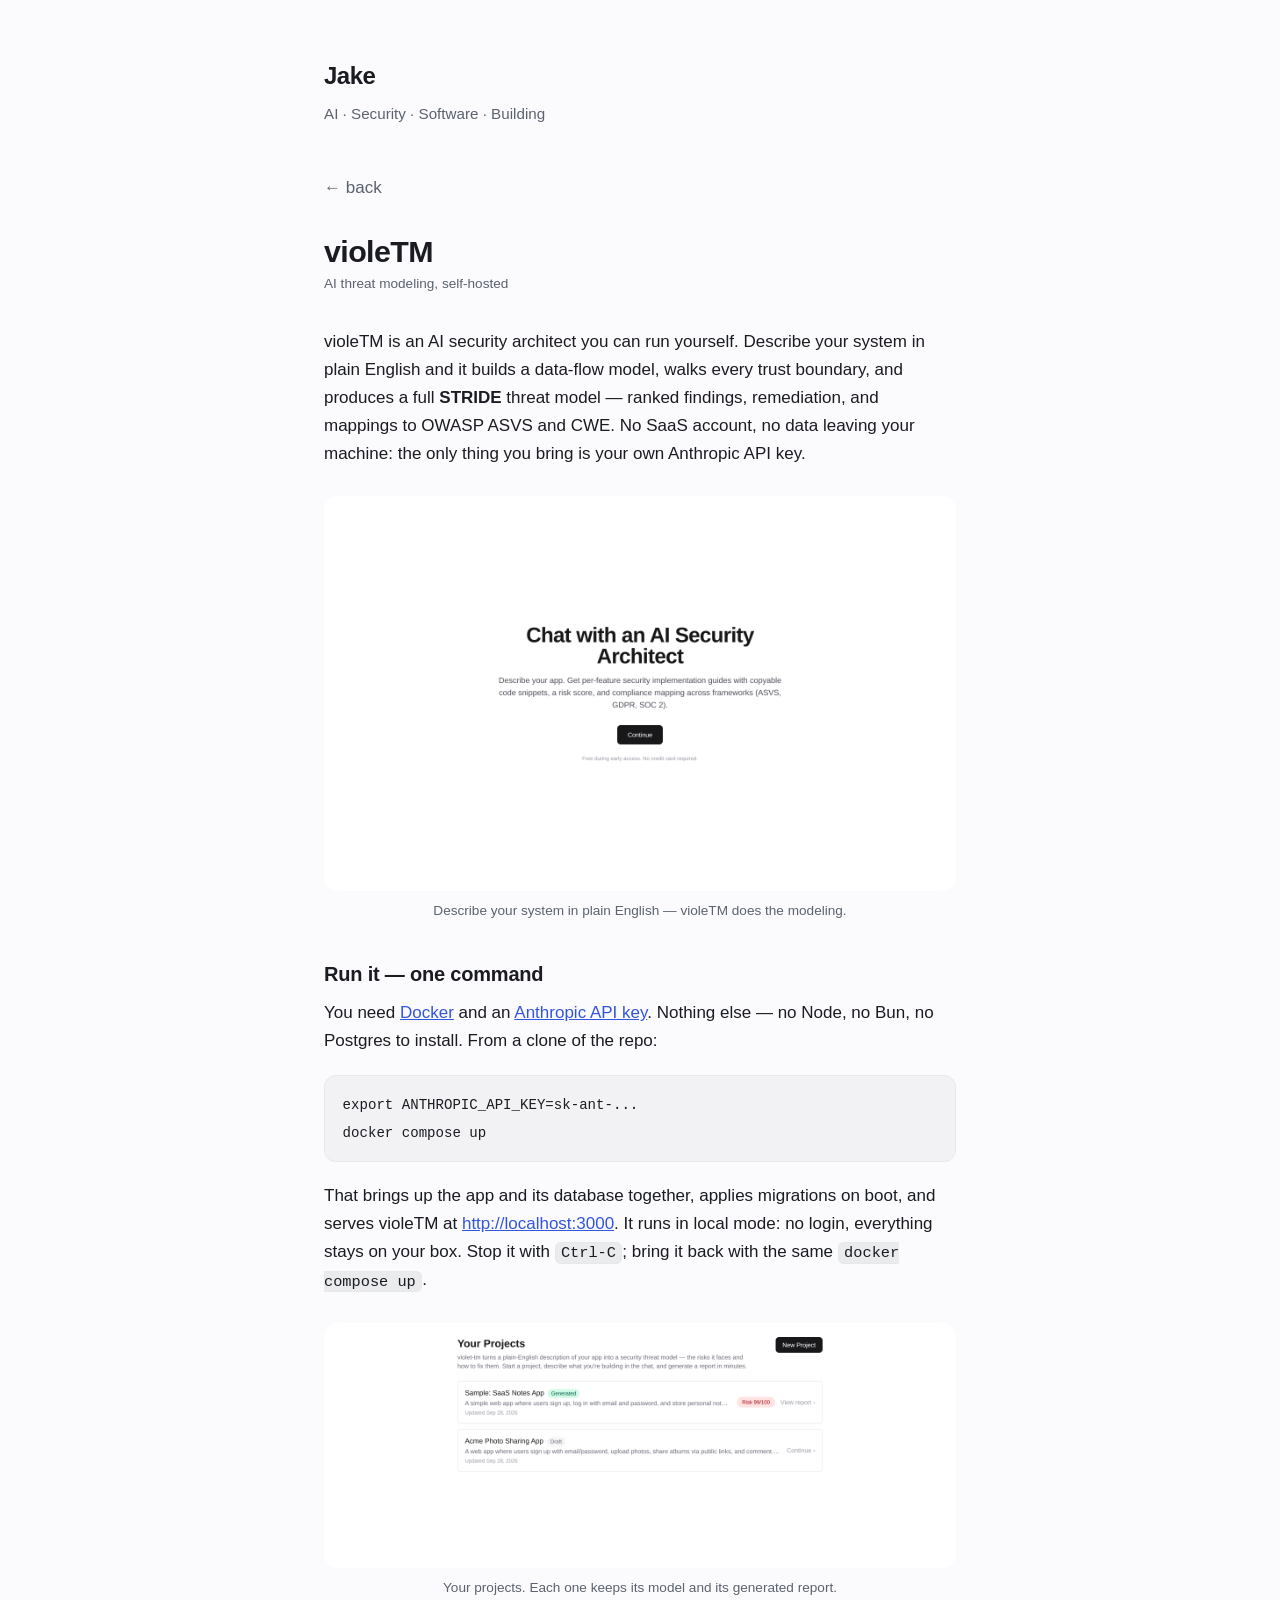
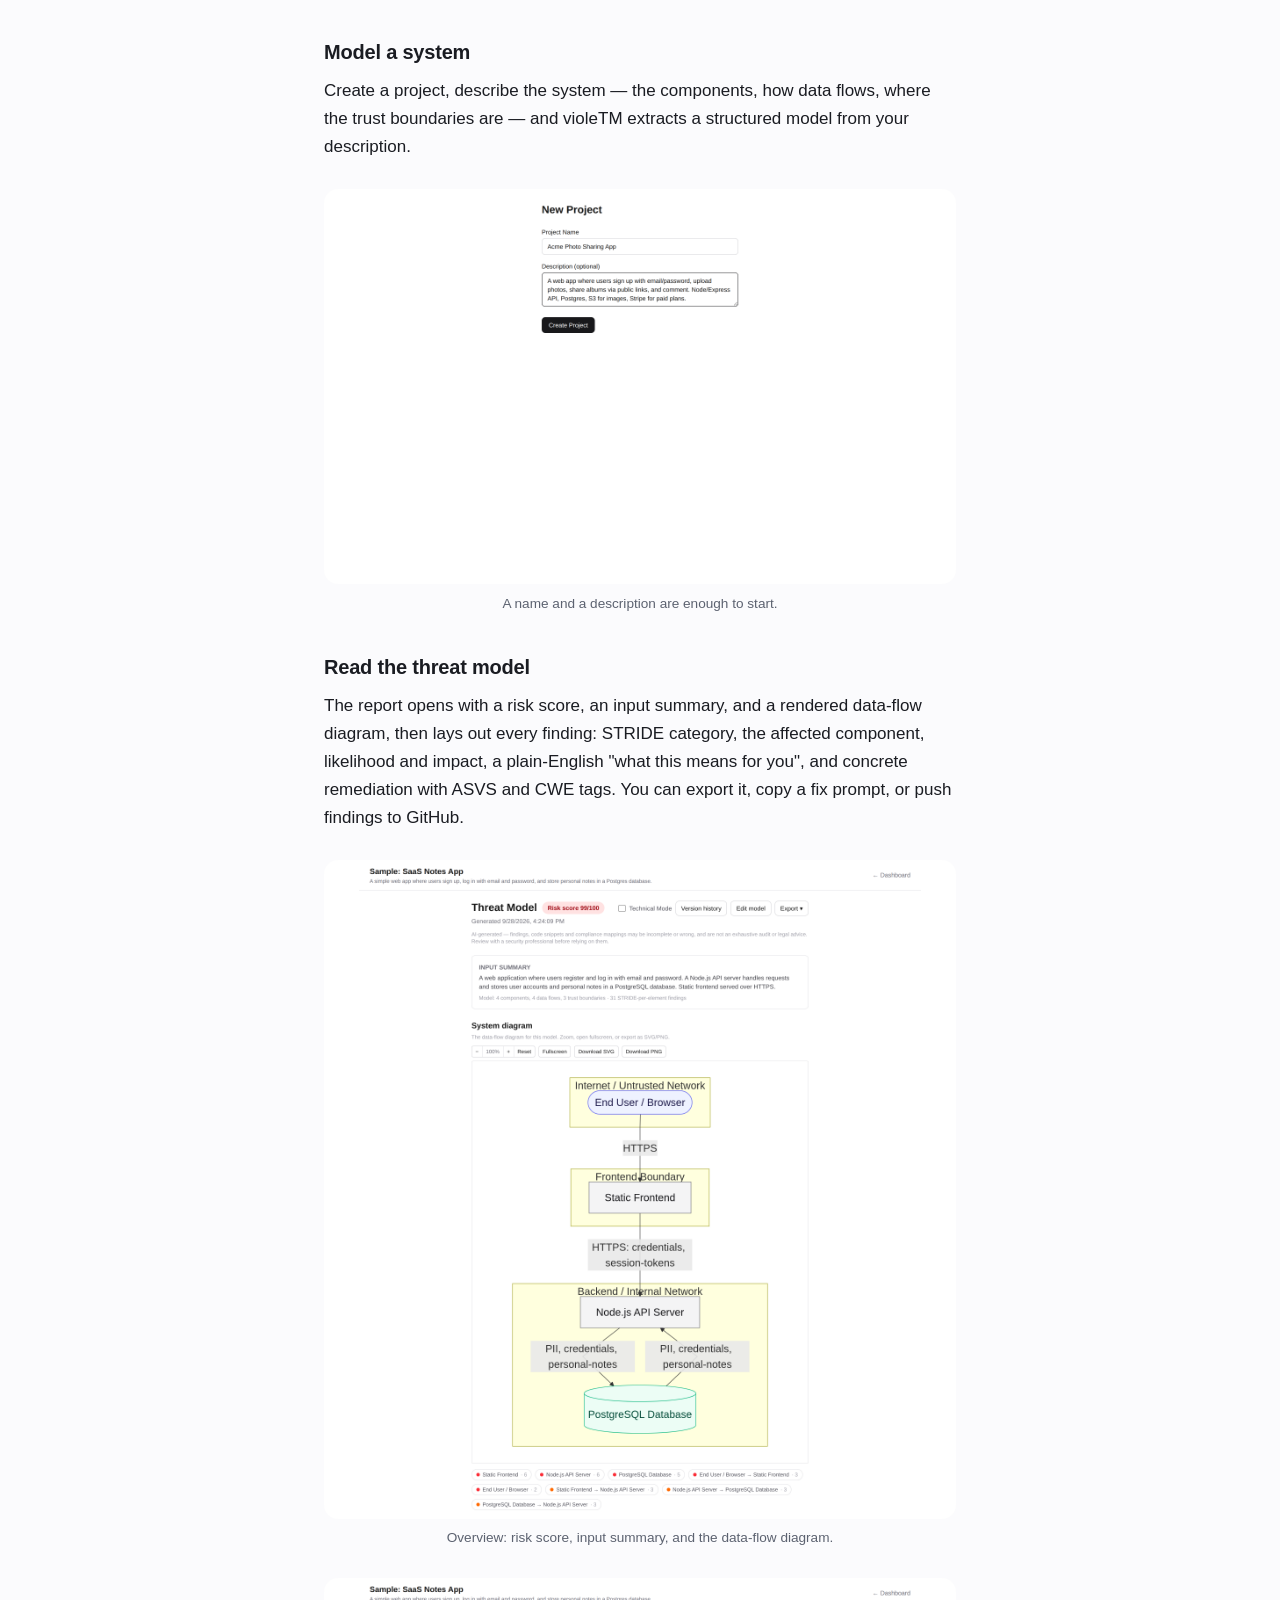
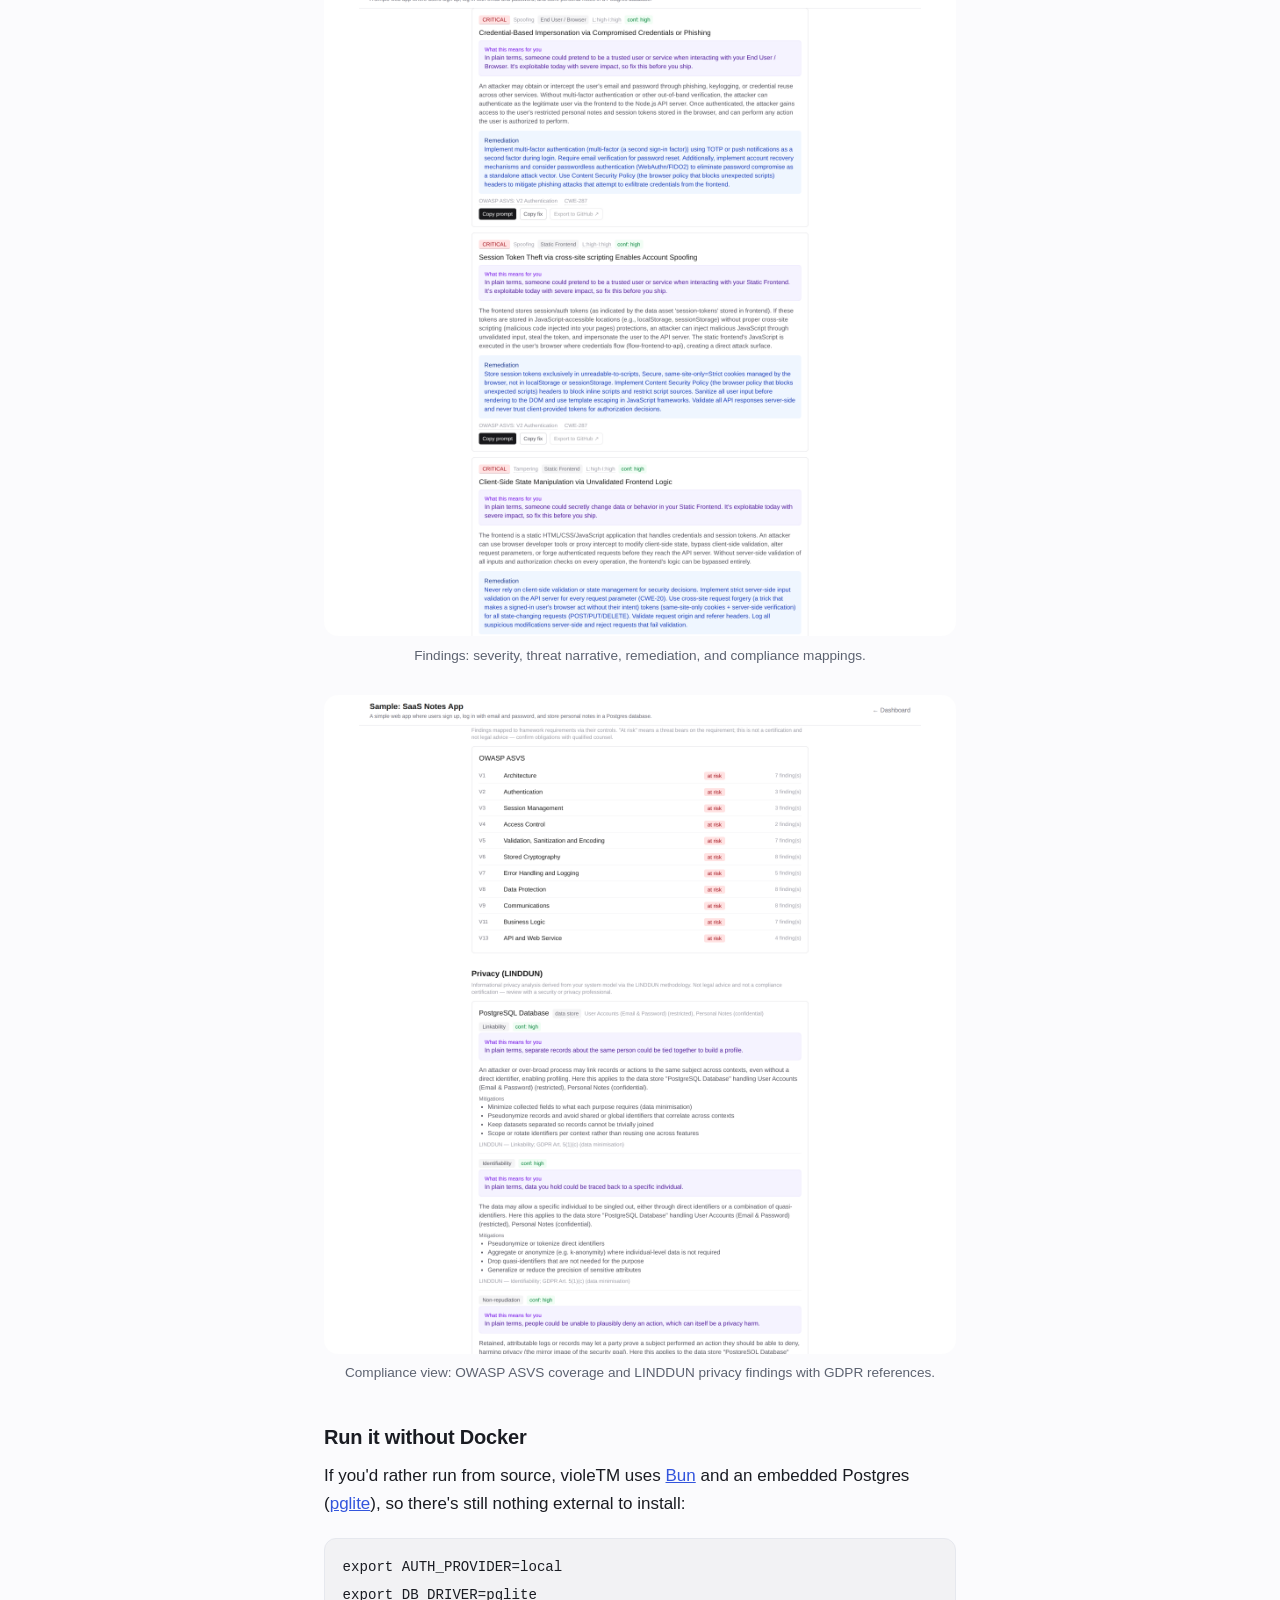
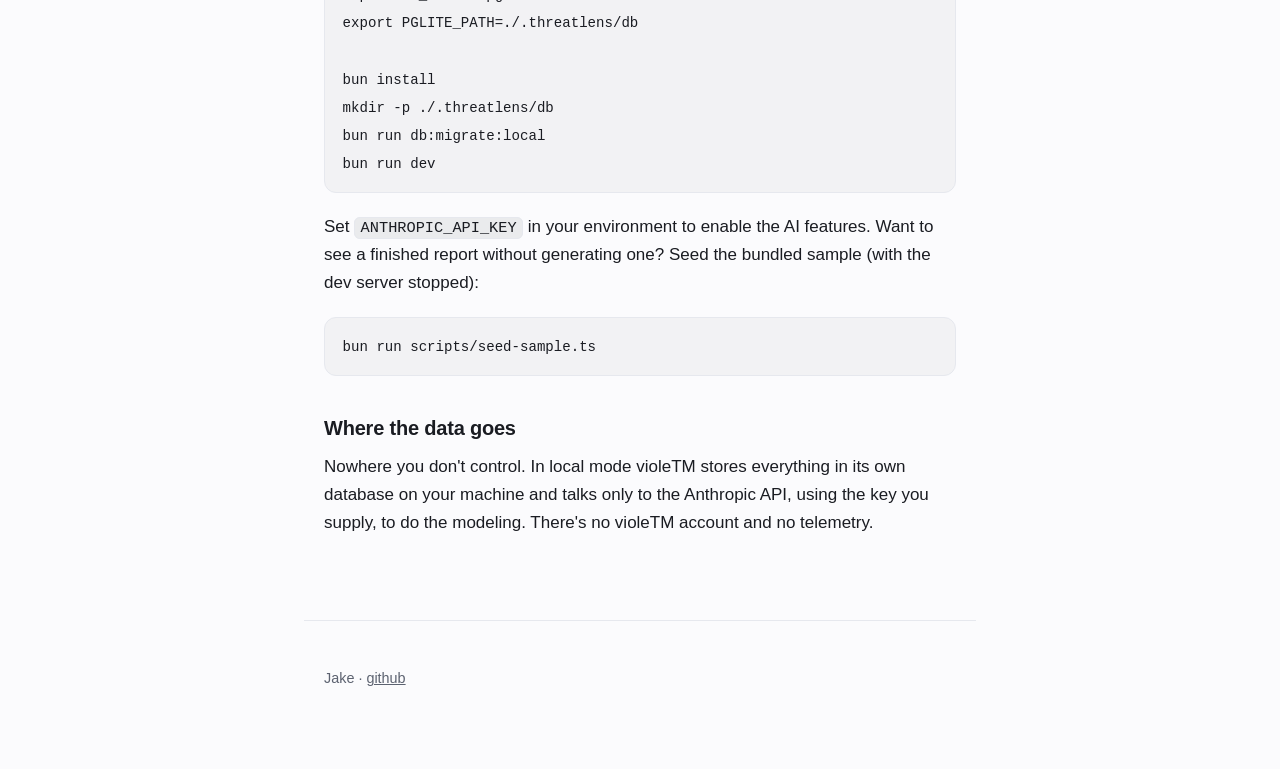
==== violetm.html @ 4202829b "docs(violetm): add self-host guide page with screenshots Adds violetm.html: a setup + usage guide fo" ====
<!doctype html>
<html lang="en">
<head>
<meta charset="utf-8">
<meta name="viewport" content="width=device-width, initial-scale=1">
<title>violeTM — AI threat modeling you can self-host</title>
<meta name="description" content="violeTM turns a plain-English description of your system into a full STRIDE threat model. Run the whole app locally with one Docker command.">
<link rel="stylesheet" href="/style.css">
</head>
<body>
<header class="wrap">
  <a class="brand" href="/">Jake</a>
  <p class="tagline">AI &middot; Security &middot; Software &middot; Building</p>
</header>

<article class="wrap">
  <a class="back" href="/">&larr; back</a>
  <h1>violeTM</h1>
  <p class="date">AI threat modeling, self-hosted</p>

  <p>violeTM is an AI security architect you can run yourself. Describe your system in plain
  English and it builds a data-flow model, walks every trust boundary, and produces a full
  <strong>STRIDE</strong> threat model &mdash; ranked findings, remediation, and mappings to OWASP
  ASVS and CWE. No SaaS account, no data leaving your machine: the only thing you bring is your own
  Anthropic API key.</p>

  <figure>
    <img src="/img/violetm/01-landing.png" alt="violeTM landing page: Chat with an AI Security Architect">
    <figcaption>Describe your system in plain English &mdash; violeTM does the modeling.</figcaption>
  </figure>

  <h2>Run it &mdash; one command</h2>
  <p>You need <a href="https://docs.docker.com/get-docker/">Docker</a> and an
  <a href="https://console.anthropic.com/">Anthropic API key</a>. Nothing else &mdash; no Node, no
  Bun, no Postgres to install. From a clone of the repo:</p>
  <pre><code>export ANTHROPIC_API_KEY=sk-ant-...
docker compose up</code></pre>
  <p>That brings up the app and its database together, applies migrations on boot, and serves
  violeTM at <a href="http://localhost:3000">http://localhost:3000</a>. It runs in local mode:
  no login, everything stays on your box. Stop it with <code>Ctrl-C</code>; bring it back with the
  same <code>docker compose up</code>.</p>

  <figure>
    <img src="/img/violetm/02-dashboard.png" alt="violeTM dashboard listing your projects">
    <figcaption>Your projects. Each one keeps its model and its generated report.</figcaption>
  </figure>

  <h2>Model a system</h2>
  <p>Create a project, describe the system &mdash; the components, how data flows, where the trust
  boundaries are &mdash; and violeTM extracts a structured model from your description.</p>

  <figure>
    <img src="/img/violetm/03-input.png" alt="violeTM new-project form with a system description">
    <figcaption>A name and a description are enough to start.</figcaption>
  </figure>

  <h2>Read the threat model</h2>
  <p>The report opens with a risk score, an input summary, and a rendered data-flow diagram, then
  lays out every finding: STRIDE category, the affected component, likelihood and impact, a
  plain-English "what this means for you", and concrete remediation with ASVS and CWE tags. You can
  export it, copy a fix prompt, or push findings to GitHub.</p>

  <figure>
    <img src="/img/violetm/05-report-overview.png" alt="violeTM threat model overview: risk score, input summary, system diagram">
    <figcaption>Overview: risk score, input summary, and the data-flow diagram.</figcaption>
  </figure>

  <figure>
    <img src="/img/violetm/06-report-findings.png" alt="violeTM STRIDE findings with severity, remediation, and ASVS/CWE tags">
    <figcaption>Findings: severity, threat narrative, remediation, and compliance mappings.</figcaption>
  </figure>

  <figure>
    <img src="/img/violetm/07-compliance.png" alt="violeTM compliance mapping: OWASP ASVS coverage and LINDDUN privacy cards">
    <figcaption>Compliance view: OWASP ASVS coverage and LINDDUN privacy findings with GDPR references.</figcaption>
  </figure>

  <h2>Run it without Docker</h2>
  <p>If you'd rather run from source, violeTM uses <a href="https://bun.sh/">Bun</a> and an embedded
  Postgres (<a href="https://pglite.dev/">pglite</a>), so there's still nothing external to install:</p>
  <pre><code>export AUTH_PROVIDER=local
export DB_DRIVER=pglite
export PGLITE_PATH=./.threatlens/db

bun install
mkdir -p ./.threatlens/db
bun run db:migrate:local
bun run dev</code></pre>
  <p>Set <code>ANTHROPIC_API_KEY</code> in your environment to enable the AI features. Want to see a
  finished report without generating one? Seed the bundled sample (with the dev server stopped):</p>
  <pre><code>bun run scripts/seed-sample.ts</code></pre>

  <h2>Where the data goes</h2>
  <p>Nowhere you don't control. In local mode violeTM stores everything in its own database on your
  machine and talks only to the Anthropic API, using the key you supply, to do the modeling. There's
  no violeTM account and no telemetry.</p>
</article>

<footer class="wrap">
  <p>Jake &middot; <a href="https://github.com/ctfjake">github</a></p>
</footer>
</body>
</html>
---- style.css ----
:root {
  --bg: #0e0f13;
  --fg: #e7e9ee;
  --muted: #9aa0ad;
  --accent: #7c9cff;
  --line: #23252d;
}
@media (prefers-color-scheme: light) {
  :root { --bg:#fbfbfd; --fg:#1a1c22; --muted:#5c6270; --accent:#3355dd; --line:#e6e8ee; }
}
* { box-sizing: border-box; }
body {
  margin: 0; background: var(--bg); color: var(--fg);
  font: 17px/1.65 -apple-system, BlinkMacSystemFont, "Segoe UI", Roboto, Helvetica, Arial, sans-serif;
  -webkit-font-smoothing: antialiased;
}
.wrap { max-width: 42rem; margin: 0 auto; padding: 0 1.25rem; }
header.wrap { padding-top: 3.5rem; padding-bottom: 1rem; }
.brand { font-size: 1.5rem; font-weight: 700; color: var(--fg); text-decoration: none; letter-spacing: -0.02em; }
.tagline { color: var(--muted); margin: .35rem 0 0; font-size: .95rem; }
main.wrap { padding-top: 1.5rem; padding-bottom: 3rem; border-top: 1px solid var(--line); margin-top: 1.25rem; }
.posts { list-style: none; margin: 0; padding: 0; }
.posts li { padding: 1rem 0; border-bottom: 1px solid var(--line); }
.posts a { text-decoration: none; color: var(--fg); display: flex; gap: .75rem; align-items: baseline; }
.posts a:hover .title { color: var(--accent); }
.date { color: var(--muted); font-variant-numeric: tabular-nums; font-size: .85rem; white-space: nowrap; }
.title { font-weight: 600; }
.excerpt { color: var(--muted); margin: .25rem 0 0; font-size: .95rem; }
article.wrap { padding-top: 2rem; padding-bottom: 4rem; }
article h1 { font-size: 1.9rem; line-height: 1.15; letter-spacing: -0.02em; margin: 0 0 .25rem; }
article .date { display: block; margin-bottom: 2rem; }
article p { margin: 0 0 1.15rem; }
article a { color: var(--accent); }
footer.wrap { padding: 2rem 1.25rem 4rem; color: var(--muted); font-size: .9rem; border-top: 1px solid var(--line); }
footer a { color: var(--muted); }
.back { display: inline-block; margin-bottom: 2rem; color: var(--muted); text-decoration: none; }
.back:hover { color: var(--accent); }
article h2 { font-size: 1.25rem; letter-spacing: -0.01em; margin: 2.25rem 0 .5rem; }
figure { margin: 1.75rem 0; }
figure img { width: 100%; height: auto; border-radius: 14px; display: block; }
figcaption { color: var(--muted); font-size: .85rem; margin-top: .55rem; text-align: center; }

/* Code blocks (docs pages) */
pre {
  background: color-mix(in srgb, var(--fg) 4%, transparent);
  border: 1px solid var(--line); border-radius: 12px;
  padding: .9rem 1.1rem; margin: 1.25rem 0; overflow-x: auto;
}
pre code { background: none; border: none; padding: 0; font-size: .88rem; }
code {
  font-family: ui-monospace, SFMono-Regular, Menlo, Consolas, monospace;
  font-size: .9em; background: color-mix(in srgb, var(--fg) 7%, transparent);
  border: 1px solid var(--line); border-radius: 6px; padding: .05em .35em;
}

/* Discord-style interaction mockups */
.chat {
  border: 1px solid var(--line); border-radius: 12px;
  margin: 1.5rem 0; padding: .4rem 0; overflow: hidden;
  background: color-mix(in srgb, var(--fg) 3%, transparent);
}
.chat .row { display: flex; gap: .65rem; padding: .55rem .85rem; }
.chat .av {
  width: 2.1rem; height: 2.1rem; border-radius: 50%; flex: none;
  display: grid; place-items: center; font-size: 1rem; font-weight: 700;
  color: #fff;
}
.chat .av.jake { background: #5865f2; }
.chat .av.fish { background: #1f8f6f; }
.chat .body { min-width: 0; }
.chat .name { font-weight: 600; font-size: .92rem; }
.chat .name .t { color: var(--muted); font-weight: 400; font-size: .72rem; margin-left: .45rem; }
.chat .text { font-size: .95rem; line-height: 1.5; margin-top: .1rem; white-space: pre-wrap; }
.chat .text .redact {
  background: var(--muted); color: transparent; border-radius: 3px;
  padding: 0 .1em; user-select: none;
}
.chat .cap { color: var(--muted); font-size: .82rem; text-align: center; margin: .35rem 0 1.75rem; }

/* Email-thread mockup */
.email { border: 1px solid var(--line); border-radius: 12px; margin: 1.5rem 0; overflow: hidden;
  background: color-mix(in srgb, var(--fg) 3%, transparent); }
.email .esubj { font-weight: 600; font-size: .98rem; padding: .75rem .95rem; border-bottom: 1px solid var(--line); }
.email .emsg { padding: .75rem .95rem; border-bottom: 1px solid var(--line); }
.email .emsg:last-child { border-bottom: none; }
.email .ehead { display: flex; justify-content: space-between; gap: .6rem; font-size: .82rem; margin-bottom: .45rem; flex-wrap: wrap; }
.email .efrom { font-weight: 600; }
.email .efrom .eaddr { color: var(--muted); font-weight: 400; }
.email .edate { color: var(--muted); white-space: nowrap; }
.email .ebody { font-size: .92rem; line-height: 1.55; white-space: pre-wrap; }
.email .redact { background: var(--muted); color: transparent; border-radius: 3px; padding: 0 .1em; user-select: none; }
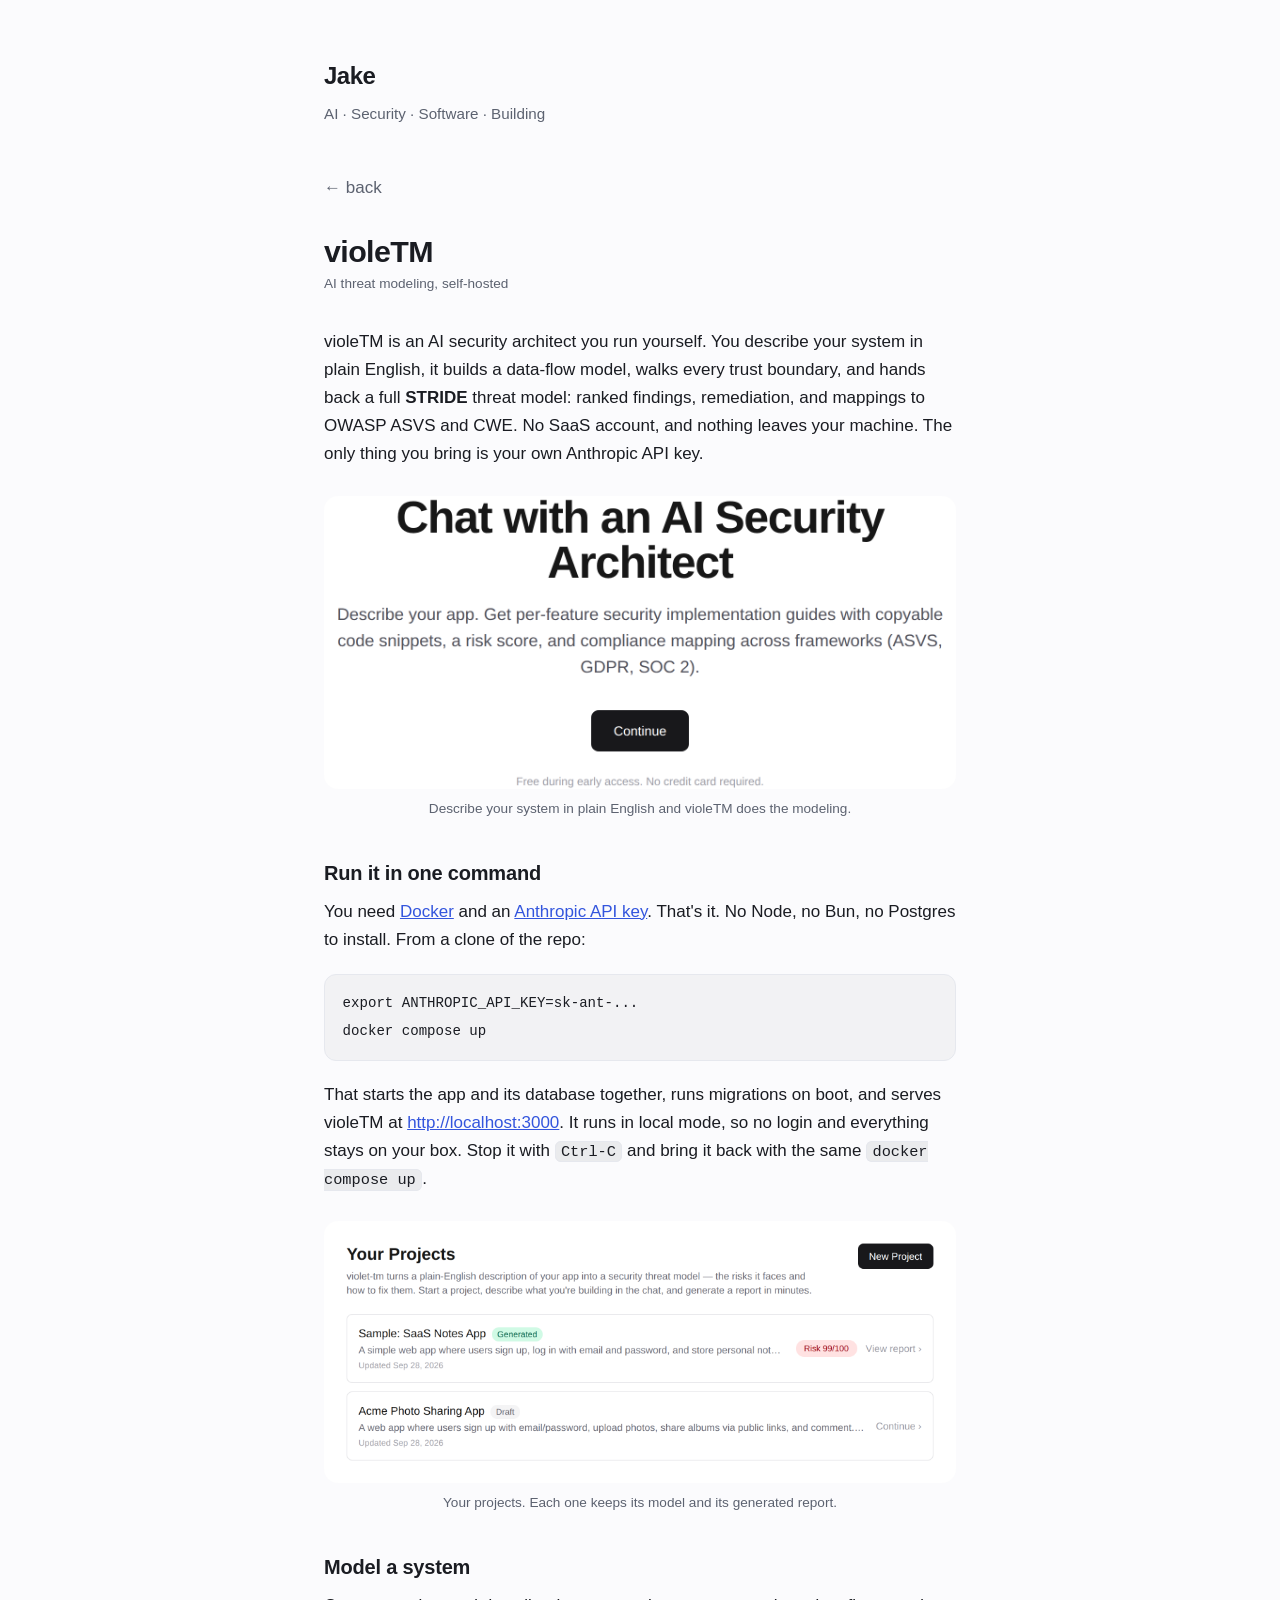
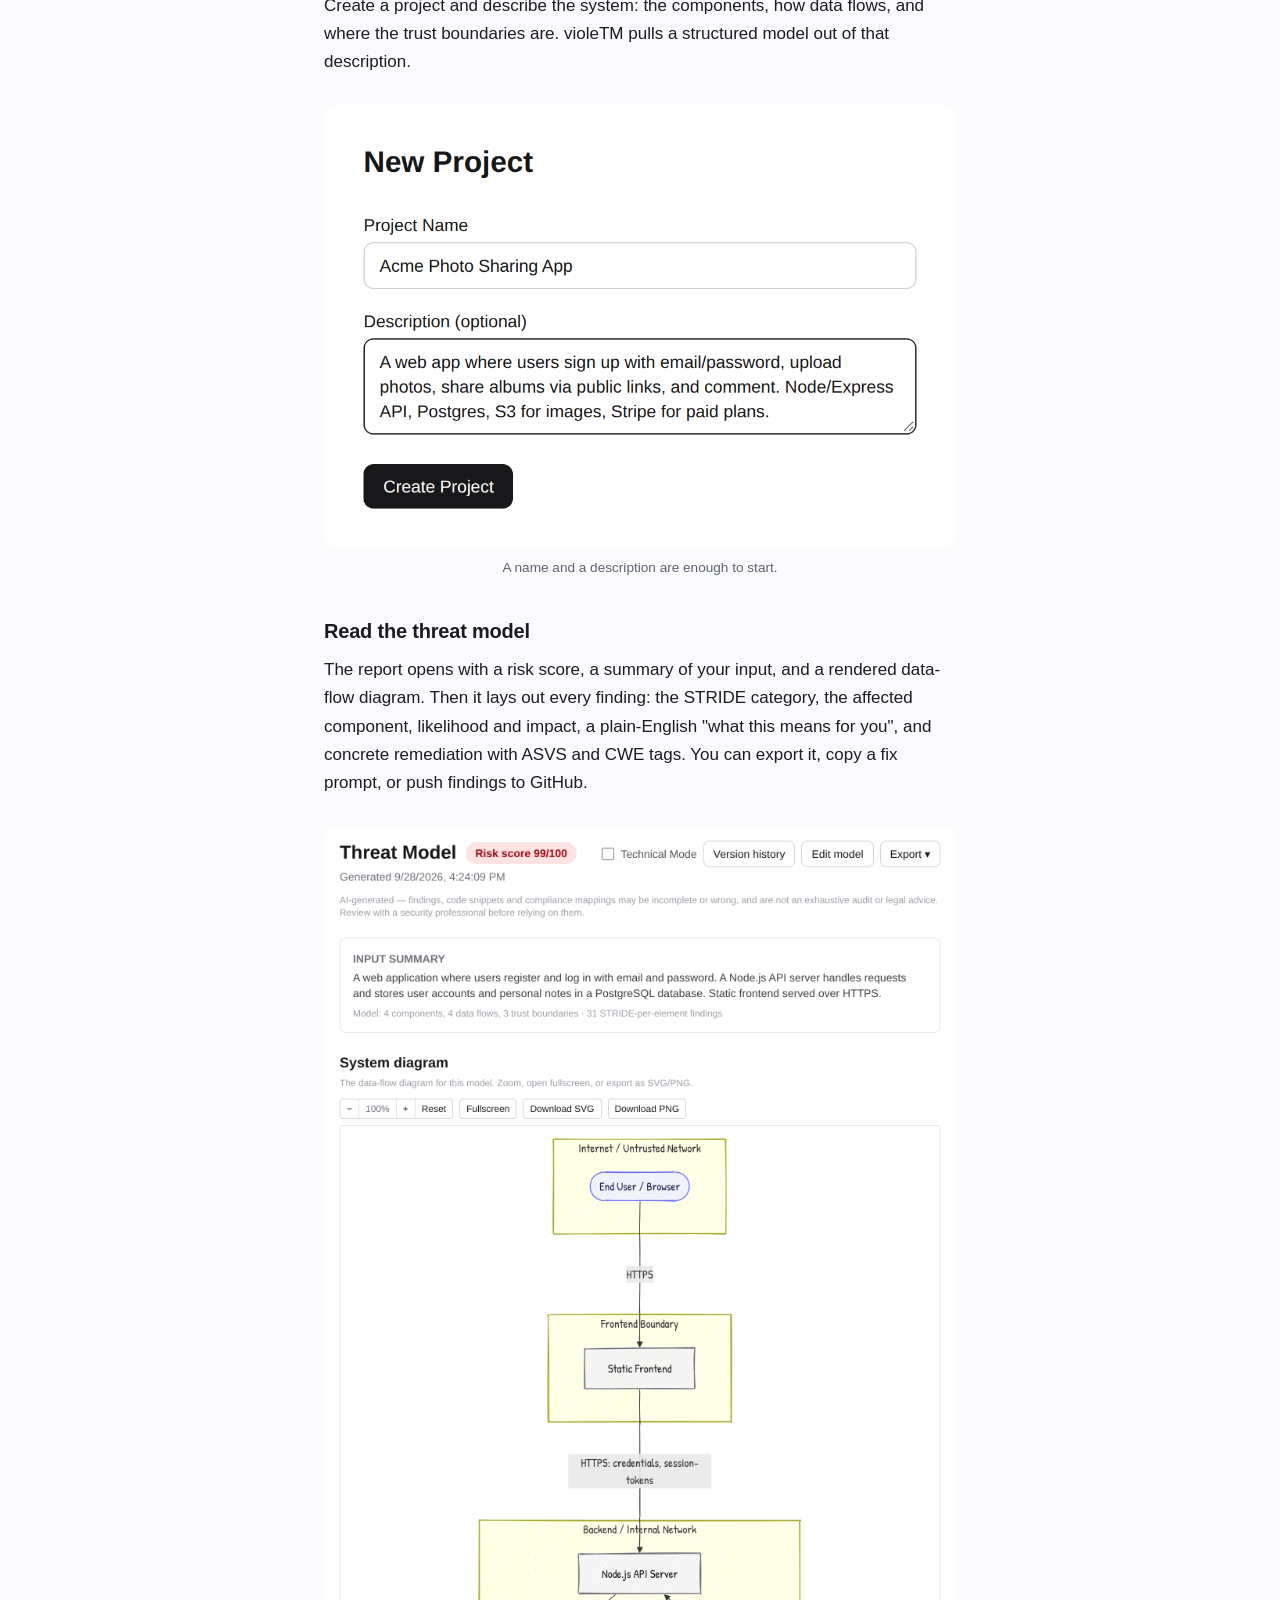
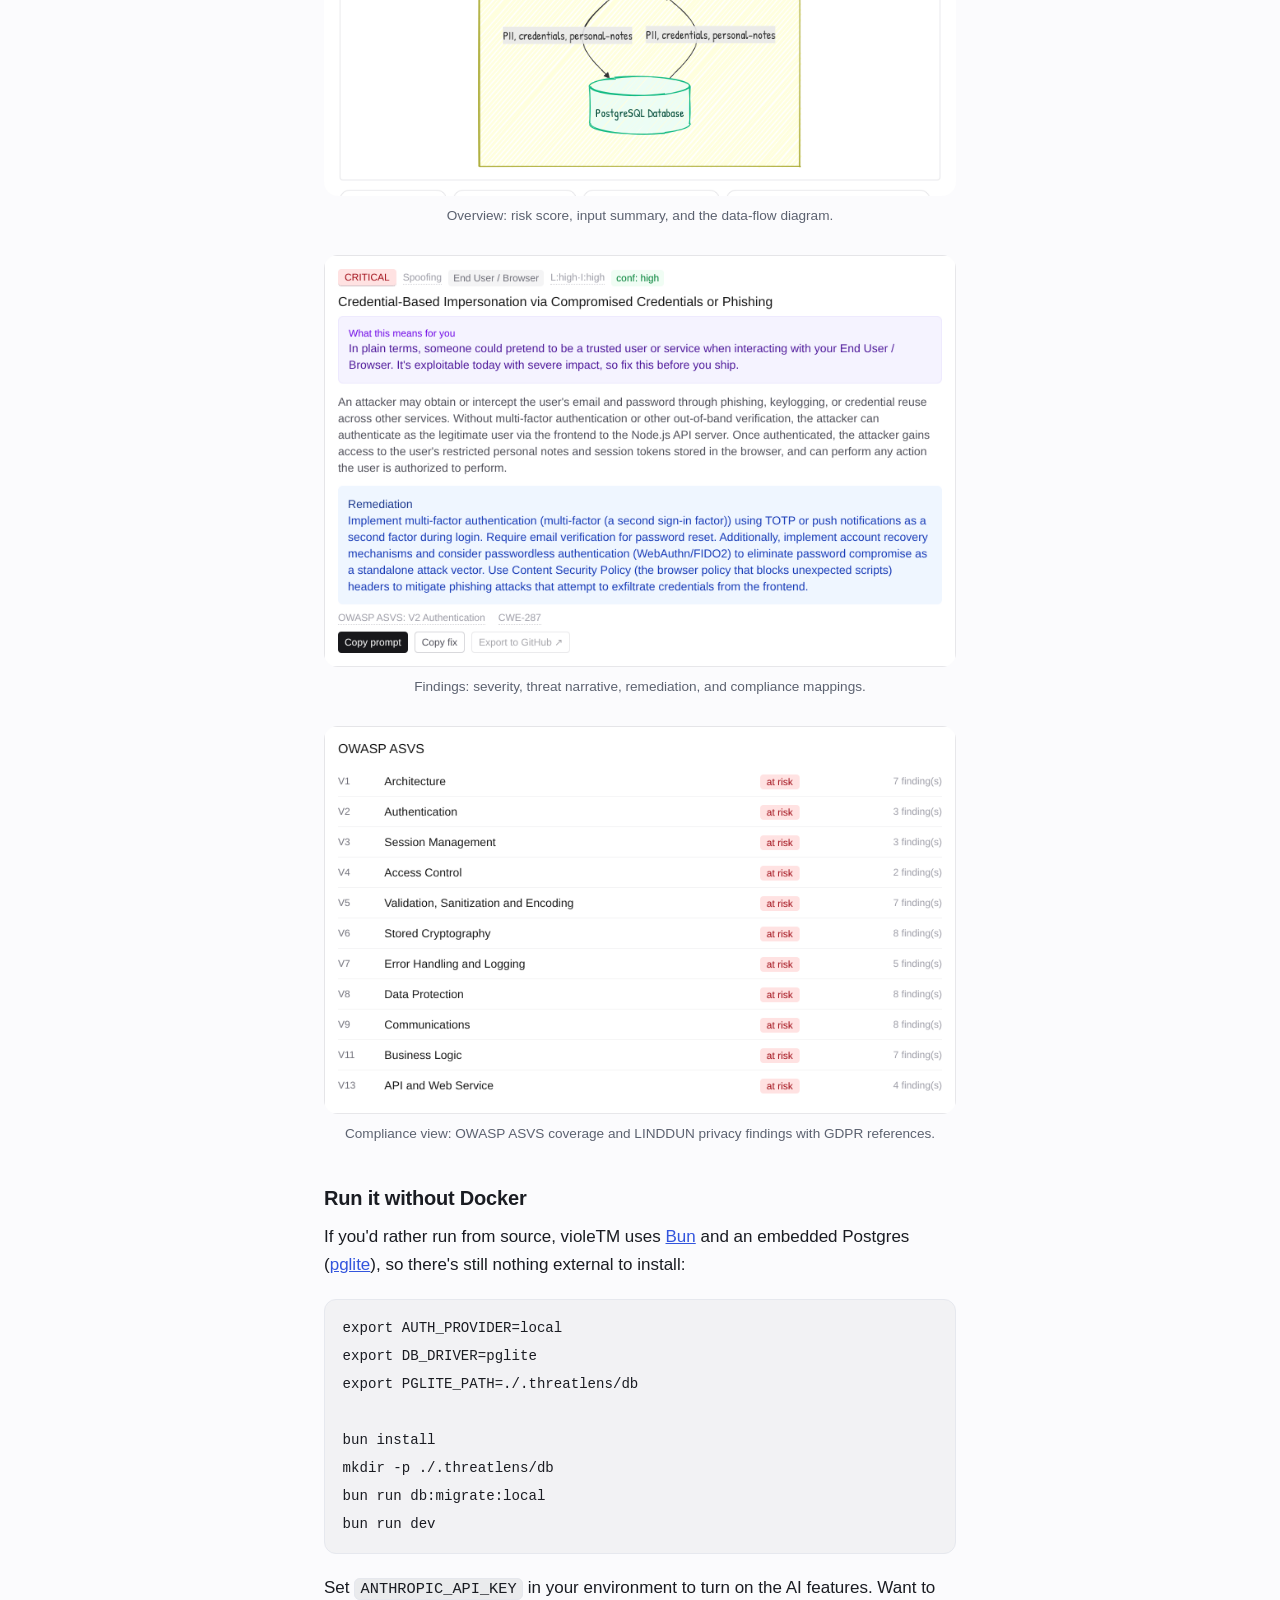
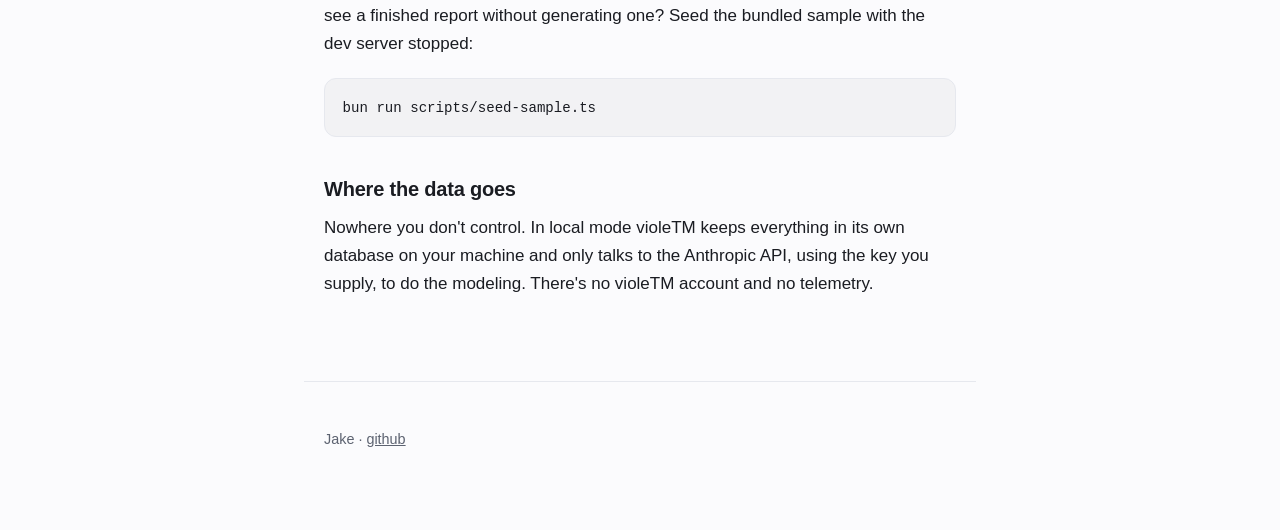
==== commit 079a8e71: "Rewrite violeTM page copy in Jake's voice" ====
--- a/violetm.html
+++ b/violetm.html
@@ -3,7 +3,7 @@
 <head>
 <meta charset="utf-8">
 <meta name="viewport" content="width=device-width, initial-scale=1">
-<title>violeTM — AI threat modeling you can self-host</title>
+<title>violeTM: AI threat modeling you can self-host</title>
 <meta name="description" content="violeTM turns a plain-English description of your system into a full STRIDE threat model. Run the whole app locally with one Docker command.">
 <link rel="stylesheet" href="/style.css">
 </head>
@@ -18,27 +18,27 @@
   <h1>violeTM</h1>
   <p class="date">AI threat modeling, self-hosted</p>
 
-  <p>violeTM is an AI security architect you can run yourself. Describe your system in plain
-  English and it builds a data-flow model, walks every trust boundary, and produces a full
-  <strong>STRIDE</strong> threat model &mdash; ranked findings, remediation, and mappings to OWASP
-  ASVS and CWE. No SaaS account, no data leaving your machine: the only thing you bring is your own
-  Anthropic API key.</p>
+  <p>violeTM is an AI security architect you run yourself. You describe your system in plain
+  English, it builds a data-flow model, walks every trust boundary, and hands back a full
+  <strong>STRIDE</strong> threat model: ranked findings, remediation, and mappings to OWASP
+  ASVS and CWE. No SaaS account, and nothing leaves your machine. The only thing you bring is your
+  own Anthropic API key.</p>
 
   <figure>
     <img src="/img/violetm/01-landing.png" alt="violeTM landing page: Chat with an AI Security Architect">
-    <figcaption>Describe your system in plain English &mdash; violeTM does the modeling.</figcaption>
+    <figcaption>Describe your system in plain English and violeTM does the modeling.</figcaption>
   </figure>
 
-  <h2>Run it &mdash; one command</h2>
+  <h2>Run it in one command</h2>
   <p>You need <a href="https://docs.docker.com/get-docker/">Docker</a> and an
-  <a href="https://console.anthropic.com/">Anthropic API key</a>. Nothing else &mdash; no Node, no
+  <a href="https://console.anthropic.com/">Anthropic API key</a>. That's it. No Node, no
   Bun, no Postgres to install. From a clone of the repo:</p>
   <pre><code>export ANTHROPIC_API_KEY=sk-ant-...
 docker compose up</code></pre>
-  <p>That brings up the app and its database together, applies migrations on boot, and serves
-  violeTM at <a href="http://localhost:3000">http://localhost:3000</a>. It runs in local mode:
-  no login, everything stays on your box. Stop it with <code>Ctrl-C</code>; bring it back with the
-  same <code>docker compose up</code>.</p>
+  <p>That starts the app and its database together, runs migrations on boot, and serves
+  violeTM at <a href="http://localhost:3000">http://localhost:3000</a>. It runs in local mode, so
+  no login and everything stays on your box. Stop it with <code>Ctrl-C</code> and bring it back
+  with the same <code>docker compose up</code>.</p>
 
   <figure>
     <img src="/img/violetm/02-dashboard.png" alt="violeTM dashboard listing your projects">
@@ -46,8 +46,8 @@
   </figure>
 
   <h2>Model a system</h2>
-  <p>Create a project, describe the system &mdash; the components, how data flows, where the trust
-  boundaries are &mdash; and violeTM extracts a structured model from your description.</p>
+  <p>Create a project and describe the system: the components, how data flows, and where the trust
+  boundaries are. violeTM pulls a structured model out of that description.</p>
 
   <figure>
     <img src="/img/violetm/03-input.png" alt="violeTM new-project form with a system description">
@@ -55,9 +55,9 @@
   </figure>
 
   <h2>Read the threat model</h2>
-  <p>The report opens with a risk score, an input summary, and a rendered data-flow diagram, then
-  lays out every finding: STRIDE category, the affected component, likelihood and impact, a
-  plain-English "what this means for you", and concrete remediation with ASVS and CWE tags. You can
+  <p>The report opens with a risk score, a summary of your input, and a rendered data-flow diagram.
+  Then it lays out every finding: the STRIDE category, the affected component, likelihood and impact,
+  a plain-English "what this means for you", and concrete remediation with ASVS and CWE tags. You can
   export it, copy a fix prompt, or push findings to GitHub.</p>
 
   <figure>
@@ -86,13 +86,13 @@
 mkdir -p ./.threatlens/db
 bun run db:migrate:local
 bun run dev</code></pre>
-  <p>Set <code>ANTHROPIC_API_KEY</code> in your environment to enable the AI features. Want to see a
-  finished report without generating one? Seed the bundled sample (with the dev server stopped):</p>
+  <p>Set <code>ANTHROPIC_API_KEY</code> in your environment to turn on the AI features. Want to see a
+  finished report without generating one? Seed the bundled sample with the dev server stopped:</p>
   <pre><code>bun run scripts/seed-sample.ts</code></pre>
 
   <h2>Where the data goes</h2>
-  <p>Nowhere you don't control. In local mode violeTM stores everything in its own database on your
-  machine and talks only to the Anthropic API, using the key you supply, to do the modeling. There's
+  <p>Nowhere you don't control. In local mode violeTM keeps everything in its own database on your
+  machine and only talks to the Anthropic API, using the key you supply, to do the modeling. There's
   no violeTM account and no telemetry.</p>
 </article>
 
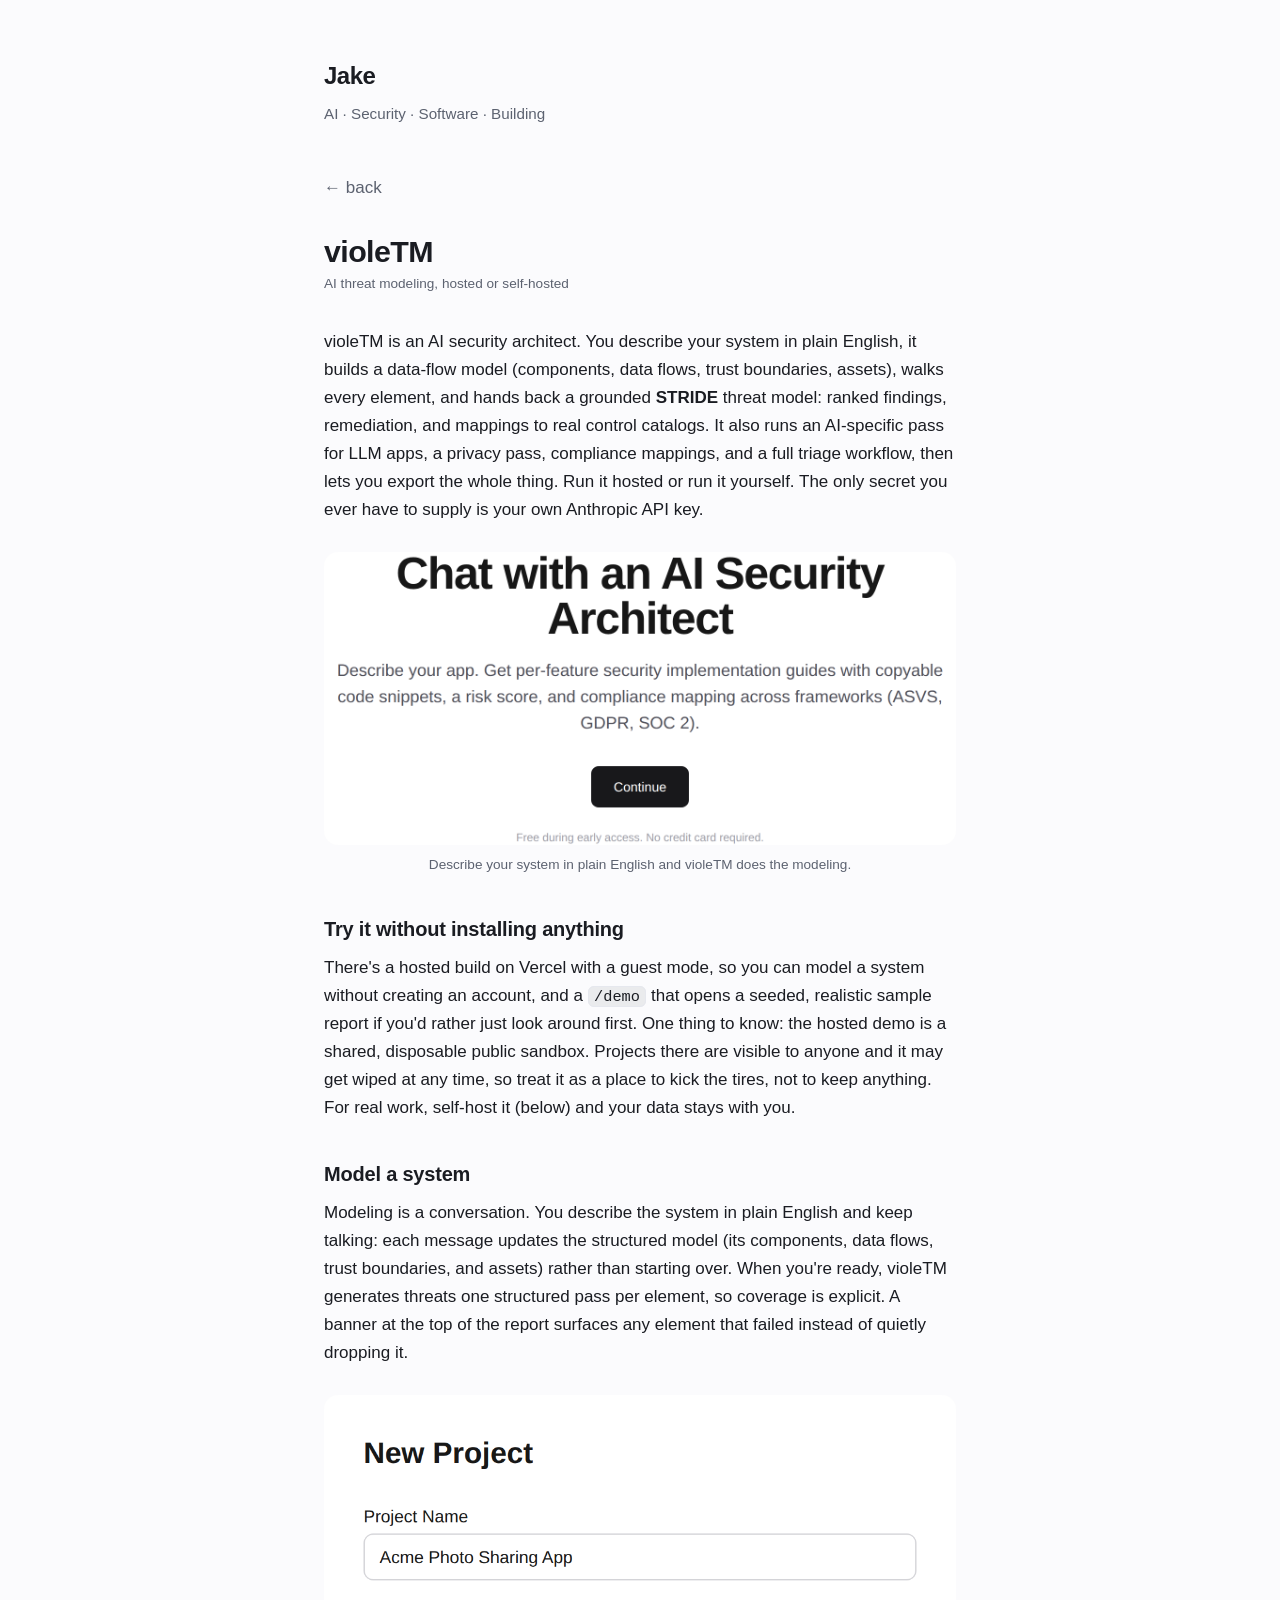
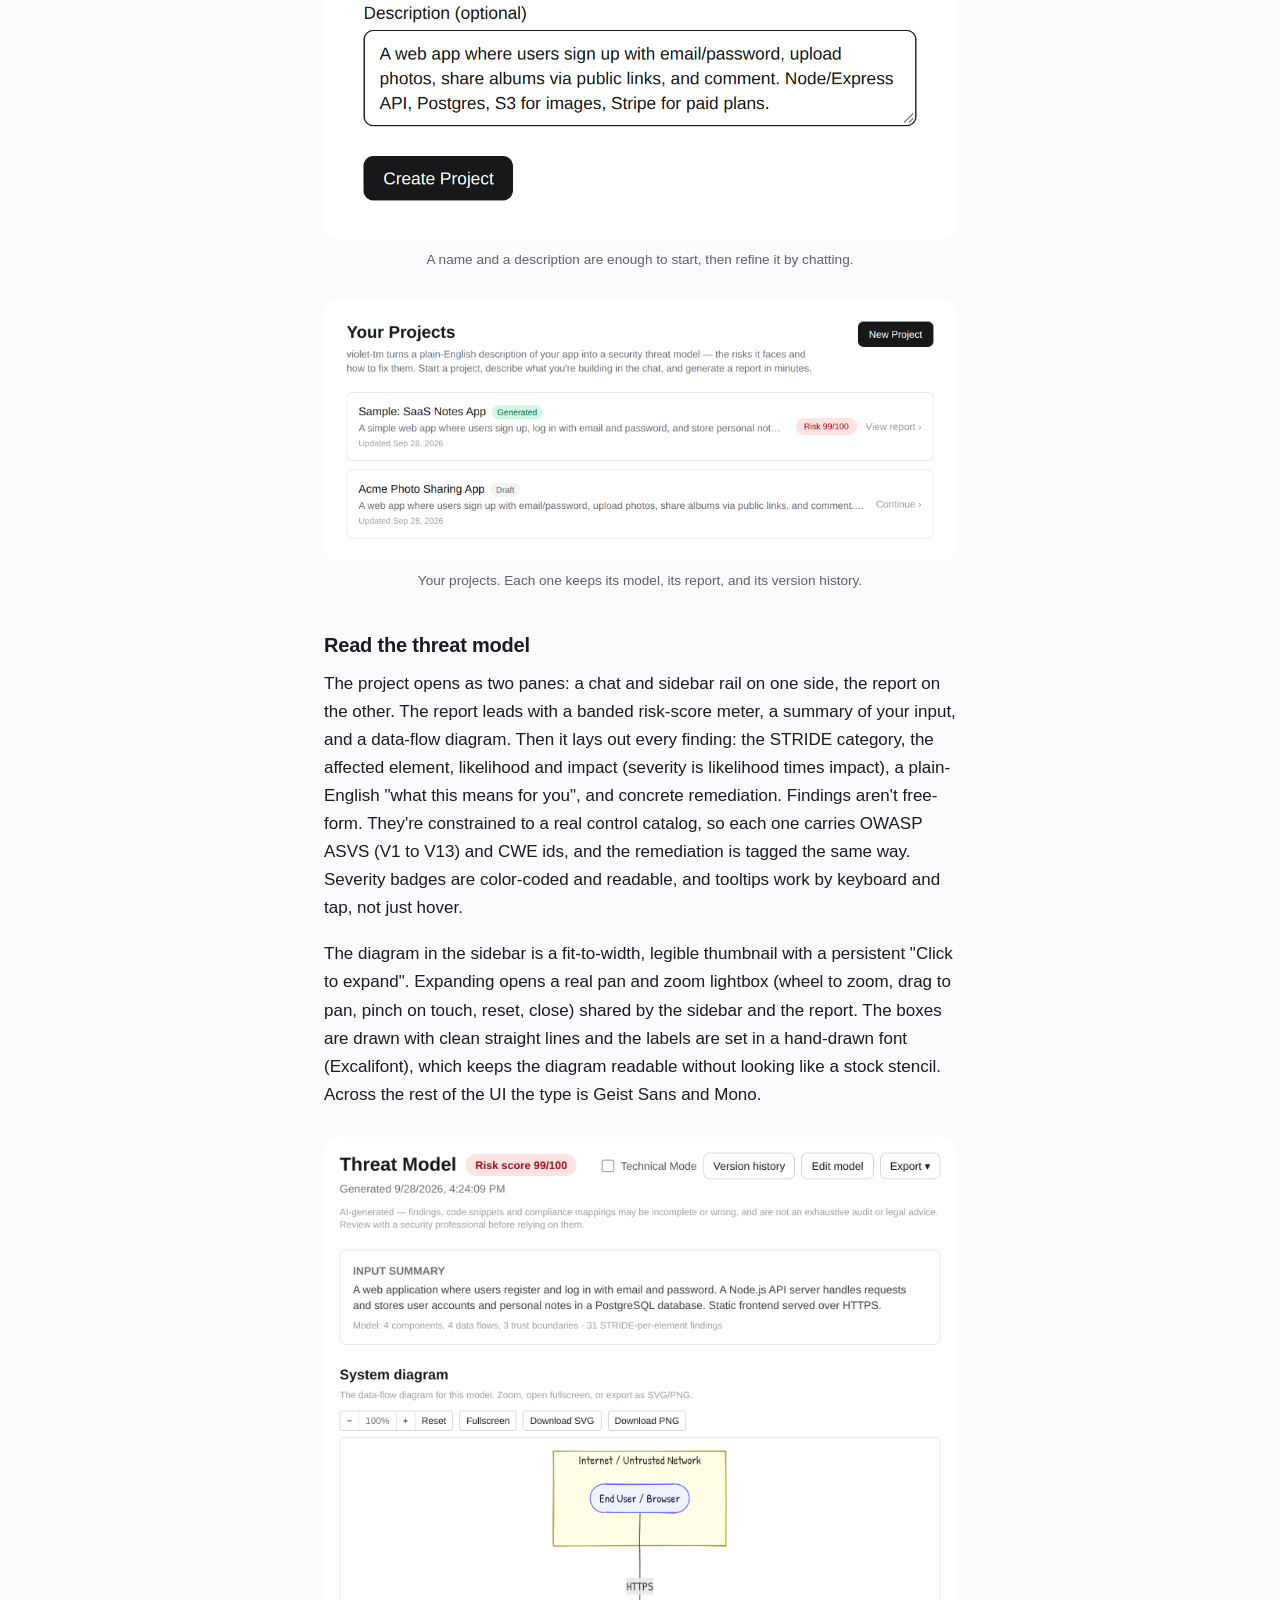
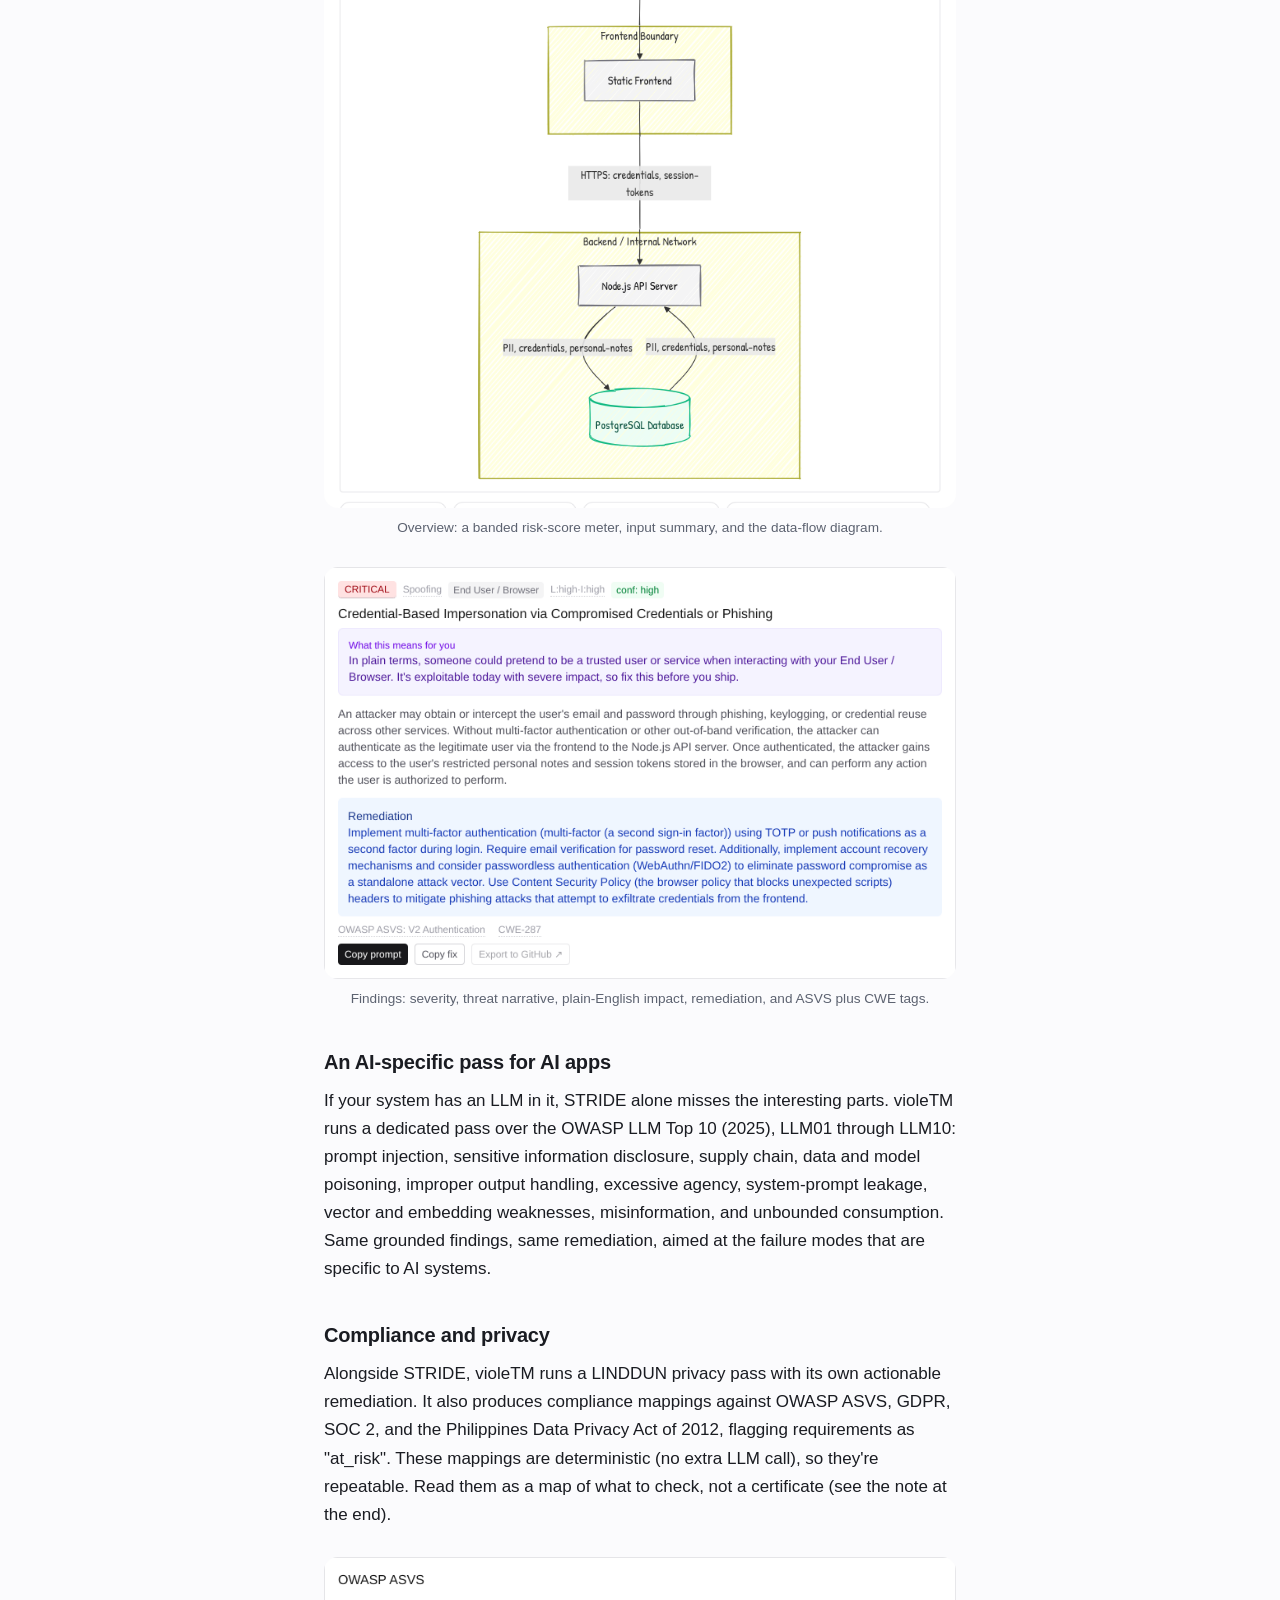
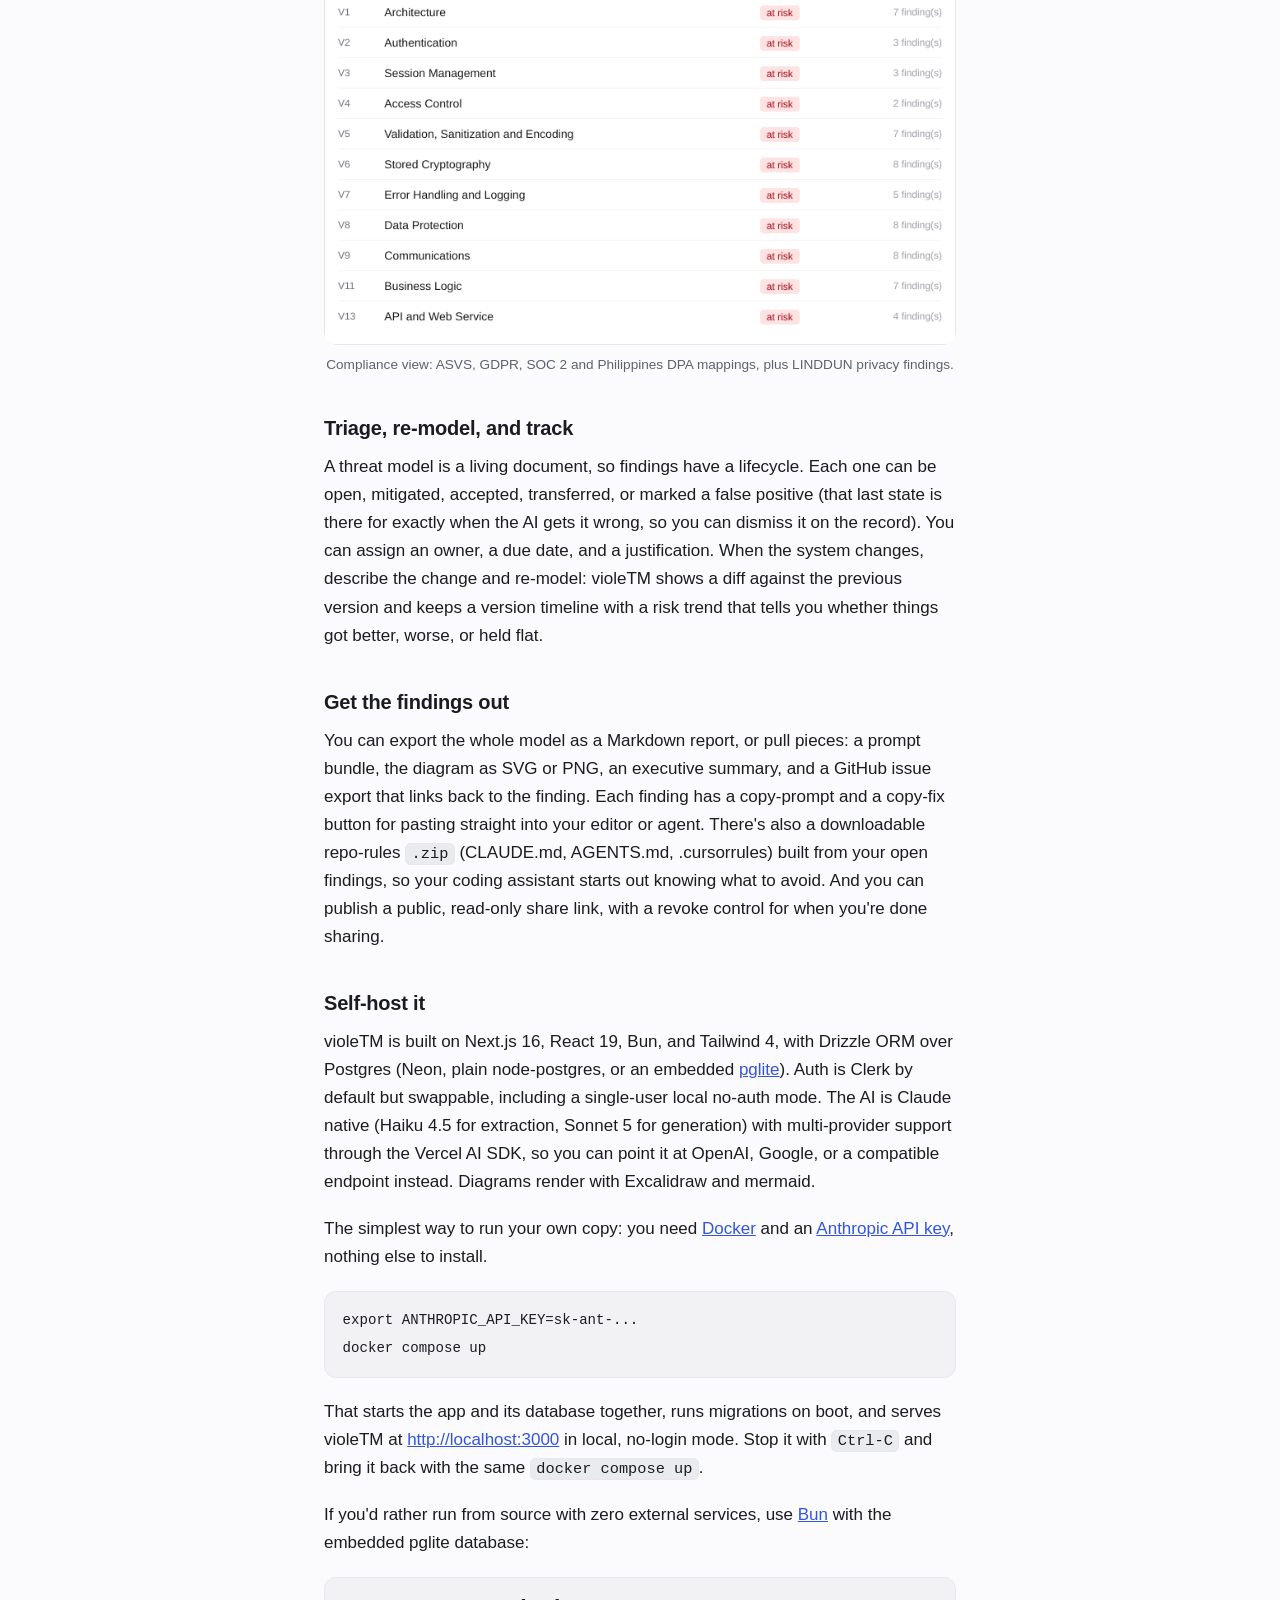
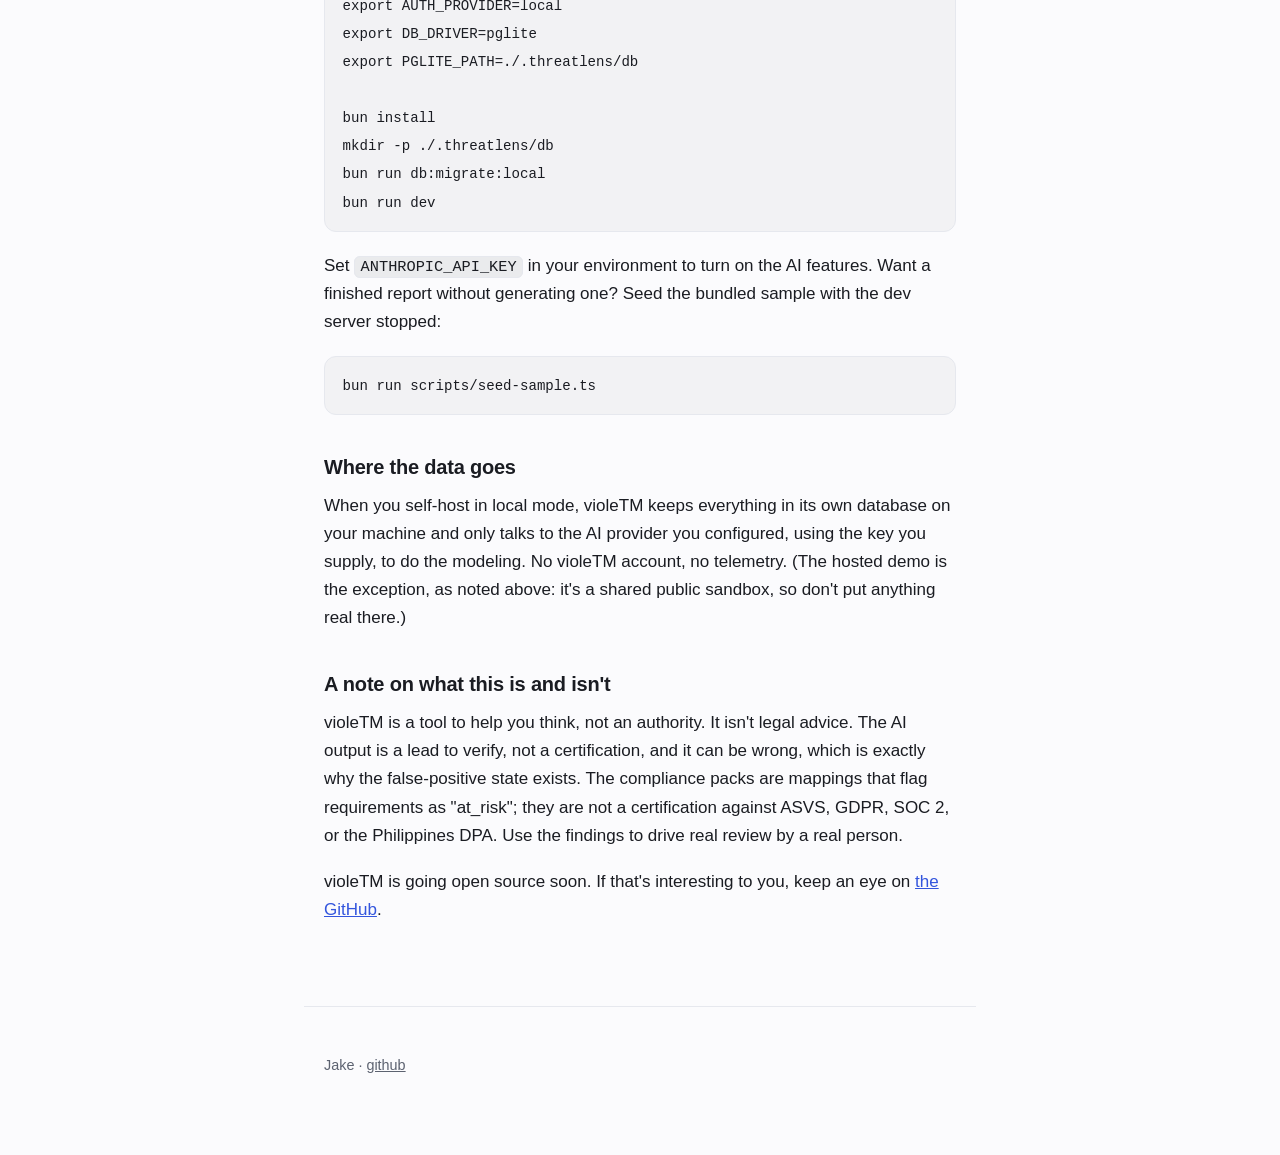
==== commit db6627f8: "docs(violetm): refresh page to current feature set Covers the AI-specific LLM Top-10 pass, LINDDUN p" ====
--- a/violetm.html
+++ b/violetm.html
@@ -3,8 +3,8 @@
 <head>
 <meta charset="utf-8">
 <meta name="viewport" content="width=device-width, initial-scale=1">
-<title>violeTM: AI threat modeling you can self-host</title>
-<meta name="description" content="violeTM turns a plain-English description of your system into a full STRIDE threat model. Run the whole app locally with one Docker command.">
+<title>violeTM: AI threat modeling, hosted or self-hosted</title>
+<meta name="description" content="violeTM turns a plain-English description of your system into a grounded STRIDE threat model, with an AI-specific pass, compliance mappings, triage, and exports. Try the hosted demo or run the whole app yourself.">
 <link rel="stylesheet" href="/style.css">
 </head>
 <body>
@@ -16,68 +16,124 @@
 <article class="wrap">
   <a class="back" href="/">&larr; back</a>
   <h1>violeTM</h1>
-  <p class="date">AI threat modeling, self-hosted</p>
+  <p class="date">AI threat modeling, hosted or self-hosted</p>
 
-  <p>violeTM is an AI security architect you run yourself. You describe your system in plain
-  English, it builds a data-flow model, walks every trust boundary, and hands back a full
-  <strong>STRIDE</strong> threat model: ranked findings, remediation, and mappings to OWASP
-  ASVS and CWE. No SaaS account, and nothing leaves your machine. The only thing you bring is your
-  own Anthropic API key.</p>
+  <p>violeTM is an AI security architect. You describe your system in plain English, it builds a
+  data-flow model (components, data flows, trust boundaries, assets), walks every element, and hands
+  back a grounded <strong>STRIDE</strong> threat model: ranked findings, remediation, and mappings to
+  real control catalogs. It also runs an AI-specific pass for LLM apps, a privacy pass, compliance
+  mappings, and a full triage workflow, then lets you export the whole thing. Run it hosted or run it
+  yourself. The only secret you ever have to supply is your own Anthropic API key.</p>
 
   <figure>
     <img src="/img/violetm/01-landing.png" alt="violeTM landing page: Chat with an AI Security Architect">
     <figcaption>Describe your system in plain English and violeTM does the modeling.</figcaption>
   </figure>
 
-  <h2>Run it in one command</h2>
-  <p>You need <a href="https://docs.docker.com/get-docker/">Docker</a> and an
-  <a href="https://console.anthropic.com/">Anthropic API key</a>. That's it. No Node, no
-  Bun, no Postgres to install. From a clone of the repo:</p>
-  <pre><code>export ANTHROPIC_API_KEY=sk-ant-...
-docker compose up</code></pre>
-  <p>That starts the app and its database together, runs migrations on boot, and serves
-  violeTM at <a href="http://localhost:3000">http://localhost:3000</a>. It runs in local mode, so
-  no login and everything stays on your box. Stop it with <code>Ctrl-C</code> and bring it back
-  with the same <code>docker compose up</code>.</p>
+  <h2>Try it without installing anything</h2>
+  <p>There's a hosted build on Vercel with a guest mode, so you can model a system without creating an
+  account, and a <code>/demo</code> that opens a seeded, realistic sample report if you'd rather just
+  look around first. One thing to know: the hosted demo is a shared, disposable public sandbox.
+  Projects there are visible to anyone and it may get wiped at any time, so treat it as a place to
+  kick the tires, not to keep anything. For real work, self-host it (below) and your data stays with
+  you.</p>
+
+  <h2>Model a system</h2>
+  <p>Modeling is a conversation. You describe the system in plain English and keep talking: each
+  message updates the structured model (its components, data flows, trust boundaries, and assets)
+  rather than starting over. When you're ready, violeTM generates threats one structured pass per
+  element, so coverage is explicit. A banner at the top of the report surfaces any element that
+  failed instead of quietly dropping it.</p>
+
+  <figure>
+    <img src="/img/violetm/03-input.png" alt="violeTM new-project form with a system description">
+    <figcaption>A name and a description are enough to start, then refine it by chatting.</figcaption>
+  </figure>
 
   <figure>
     <img src="/img/violetm/02-dashboard.png" alt="violeTM dashboard listing your projects">
-    <figcaption>Your projects. Each one keeps its model and its generated report.</figcaption>
-  </figure>
-
-  <h2>Model a system</h2>
-  <p>Create a project and describe the system: the components, how data flows, and where the trust
-  boundaries are. violeTM pulls a structured model out of that description.</p>
-
-  <figure>
-    <img src="/img/violetm/03-input.png" alt="violeTM new-project form with a system description">
-    <figcaption>A name and a description are enough to start.</figcaption>
+    <figcaption>Your projects. Each one keeps its model, its report, and its version history.</figcaption>
   </figure>
 
   <h2>Read the threat model</h2>
-  <p>The report opens with a risk score, a summary of your input, and a rendered data-flow diagram.
-  Then it lays out every finding: the STRIDE category, the affected component, likelihood and impact,
-  a plain-English "what this means for you", and concrete remediation with ASVS and CWE tags. You can
-  export it, copy a fix prompt, or push findings to GitHub.</p>
+  <p>The project opens as two panes: a chat and sidebar rail on one side, the report on the other.
+  The report leads with a banded risk-score meter, a summary of your input, and a data-flow diagram.
+  Then it lays out every finding: the STRIDE category, the affected element, likelihood and impact
+  (severity is likelihood times impact), a plain-English "what this means for you", and concrete
+  remediation. Findings aren't free-form. They're constrained to a real control catalog, so each one
+  carries OWASP ASVS (V1 to V13) and CWE ids, and the remediation is tagged the same way. Severity
+  badges are color-coded and readable, and tooltips work by keyboard and tap, not just hover.</p>
+
+  <p>The diagram in the sidebar is a fit-to-width, legible thumbnail with a persistent "Click to
+  expand". Expanding opens a real pan and zoom lightbox (wheel to zoom, drag to pan, pinch on touch,
+  reset, close) shared by the sidebar and the report. The boxes are drawn with clean straight lines
+  and the labels are set in a hand-drawn font (Excalifont), which keeps the diagram readable without
+  looking like a stock stencil. Across the rest of the UI the type is Geist Sans and Mono.</p>
 
   <figure>
     <img src="/img/violetm/05-report-overview.png" alt="violeTM threat model overview: risk score, input summary, system diagram">
-    <figcaption>Overview: risk score, input summary, and the data-flow diagram.</figcaption>
+    <figcaption>Overview: a banded risk-score meter, input summary, and the data-flow diagram.</figcaption>
   </figure>
 
   <figure>
     <img src="/img/violetm/06-report-findings.png" alt="violeTM STRIDE findings with severity, remediation, and ASVS/CWE tags">
-    <figcaption>Findings: severity, threat narrative, remediation, and compliance mappings.</figcaption>
+    <figcaption>Findings: severity, threat narrative, plain-English impact, remediation, and ASVS plus CWE tags.</figcaption>
   </figure>
+
+  <h2>An AI-specific pass for AI apps</h2>
+  <p>If your system has an LLM in it, STRIDE alone misses the interesting parts. violeTM runs a
+  dedicated pass over the OWASP LLM Top 10 (2025), LLM01 through LLM10: prompt injection, sensitive
+  information disclosure, supply chain, data and model poisoning, improper output handling, excessive
+  agency, system-prompt leakage, vector and embedding weaknesses, misinformation, and unbounded
+  consumption. Same grounded findings, same remediation, aimed at the failure modes that are specific
+  to AI systems.</p>
+
+  <h2>Compliance and privacy</h2>
+  <p>Alongside STRIDE, violeTM runs a LINDDUN privacy pass with its own actionable remediation. It
+  also produces compliance mappings against OWASP ASVS, GDPR, SOC 2, and the Philippines Data Privacy
+  Act of 2012, flagging requirements as "at_risk". These mappings are deterministic (no extra LLM
+  call), so they're repeatable. Read them as a map of what to check, not a certificate (see the note
+  at the end).</p>
 
   <figure>
     <img src="/img/violetm/07-compliance.png" alt="violeTM compliance mapping: OWASP ASVS coverage and LINDDUN privacy cards">
-    <figcaption>Compliance view: OWASP ASVS coverage and LINDDUN privacy findings with GDPR references.</figcaption>
+    <figcaption>Compliance view: ASVS, GDPR, SOC 2 and Philippines DPA mappings, plus LINDDUN privacy findings.</figcaption>
   </figure>
 
-  <h2>Run it without Docker</h2>
-  <p>If you'd rather run from source, violeTM uses <a href="https://bun.sh/">Bun</a> and an embedded
-  Postgres (<a href="https://pglite.dev/">pglite</a>), so there's still nothing external to install:</p>
+  <h2>Triage, re-model, and track</h2>
+  <p>A threat model is a living document, so findings have a lifecycle. Each one can be open,
+  mitigated, accepted, transferred, or marked a false positive (that last state is there for exactly
+  when the AI gets it wrong, so you can dismiss it on the record). You can assign an owner, a due
+  date, and a justification. When the system changes, describe the change and re-model: violeTM shows
+  a diff against the previous version and keeps a version timeline with a risk trend that tells you
+  whether things got better, worse, or held flat.</p>
+
+  <h2>Get the findings out</h2>
+  <p>You can export the whole model as a Markdown report, or pull pieces: a prompt bundle, the diagram
+  as SVG or PNG, an executive summary, and a GitHub issue export that links back to the finding. Each
+  finding has a copy-prompt and a copy-fix button for pasting straight into your editor or agent.
+  There's also a downloadable repo-rules <code>.zip</code> (CLAUDE.md, AGENTS.md, .cursorrules) built
+  from your open findings, so your coding assistant starts out knowing what to avoid. And you can
+  publish a public, read-only share link, with a revoke control for when you're done sharing.</p>
+
+  <h2>Self-host it</h2>
+  <p>violeTM is built on Next.js 16, React 19, Bun, and Tailwind 4, with Drizzle ORM over Postgres
+  (Neon, plain node-postgres, or an embedded <a href="https://pglite.dev/">pglite</a>). Auth is Clerk
+  by default but swappable, including a single-user local no-auth mode. The AI is Claude native (Haiku
+  4.5 for extraction, Sonnet 5 for generation) with multi-provider support through the Vercel AI SDK,
+  so you can point it at OpenAI, Google, or a compatible endpoint instead. Diagrams render with
+  Excalidraw and mermaid.</p>
+
+  <p>The simplest way to run your own copy: you need <a href="https://docs.docker.com/get-docker/">Docker</a>
+  and an <a href="https://console.anthropic.com/">Anthropic API key</a>, nothing else to install.</p>
+  <pre><code>export ANTHROPIC_API_KEY=sk-ant-...
+docker compose up</code></pre>
+  <p>That starts the app and its database together, runs migrations on boot, and serves violeTM at
+  <a href="http://localhost:3000">http://localhost:3000</a> in local, no-login mode. Stop it with
+  <code>Ctrl-C</code> and bring it back with the same <code>docker compose up</code>.</p>
+
+  <p>If you'd rather run from source with zero external services, use <a href="https://bun.sh/">Bun</a>
+  with the embedded pglite database:</p>
   <pre><code>export AUTH_PROVIDER=local
 export DB_DRIVER=pglite
 export PGLITE_PATH=./.threatlens/db
@@ -86,14 +142,25 @@
 mkdir -p ./.threatlens/db
 bun run db:migrate:local
 bun run dev</code></pre>
-  <p>Set <code>ANTHROPIC_API_KEY</code> in your environment to turn on the AI features. Want to see a
-  finished report without generating one? Seed the bundled sample with the dev server stopped:</p>
+  <p>Set <code>ANTHROPIC_API_KEY</code> in your environment to turn on the AI features. Want a finished
+  report without generating one? Seed the bundled sample with the dev server stopped:</p>
   <pre><code>bun run scripts/seed-sample.ts</code></pre>
 
   <h2>Where the data goes</h2>
-  <p>Nowhere you don't control. In local mode violeTM keeps everything in its own database on your
-  machine and only talks to the Anthropic API, using the key you supply, to do the modeling. There's
-  no violeTM account and no telemetry.</p>
+  <p>When you self-host in local mode, violeTM keeps everything in its own database on your machine and
+  only talks to the AI provider you configured, using the key you supply, to do the modeling. No
+  violeTM account, no telemetry. (The hosted demo is the exception, as noted above: it's a shared
+  public sandbox, so don't put anything real there.)</p>
+
+  <h2>A note on what this is and isn't</h2>
+  <p>violeTM is a tool to help you think, not an authority. It isn't legal advice. The AI output is a
+  lead to verify, not a certification, and it can be wrong, which is exactly why the false-positive
+  state exists. The compliance packs are mappings that flag requirements as "at_risk"; they are not a
+  certification against ASVS, GDPR, SOC 2, or the Philippines DPA. Use the findings to drive real
+  review by a real person.</p>
+
+  <p>violeTM is going open source soon. If that's interesting to you, keep an eye on
+  <a href="https://github.com/ctfjake">the GitHub</a>.</p>
 </article>
 
 <footer class="wrap">
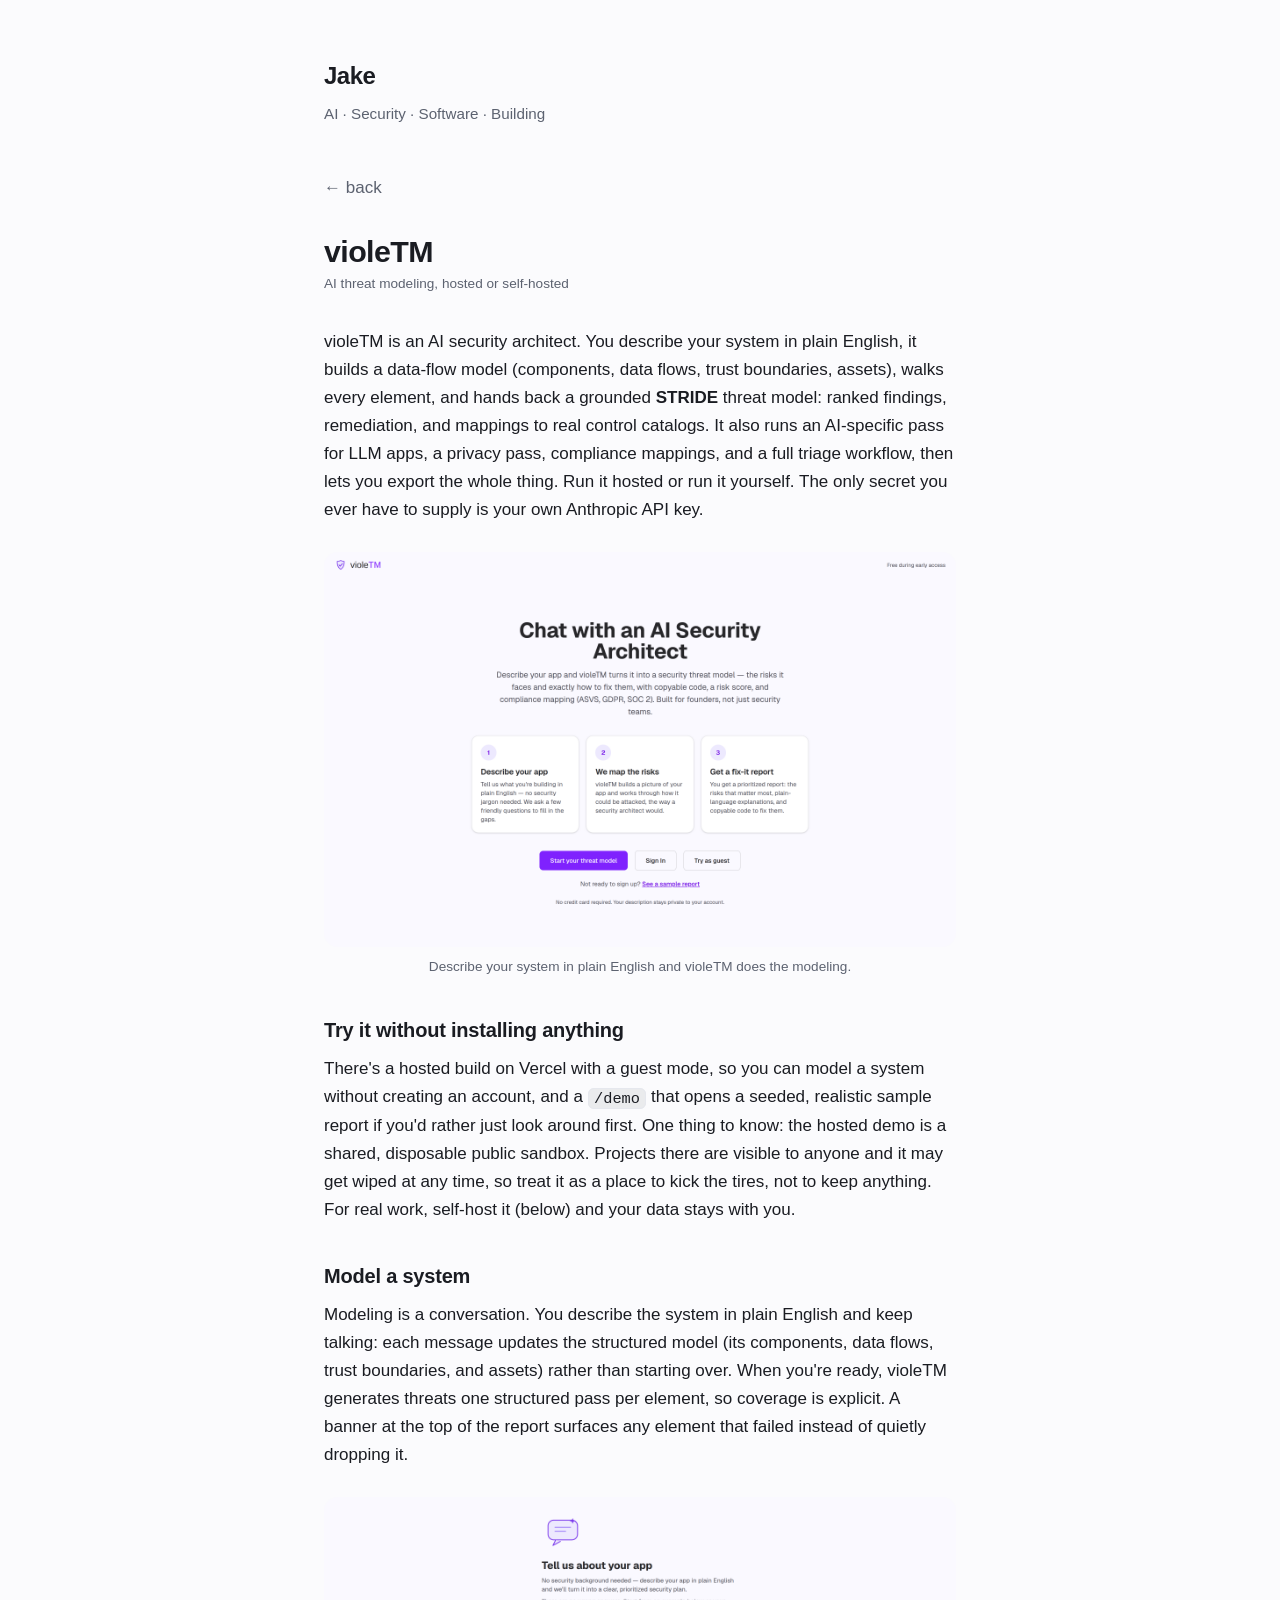
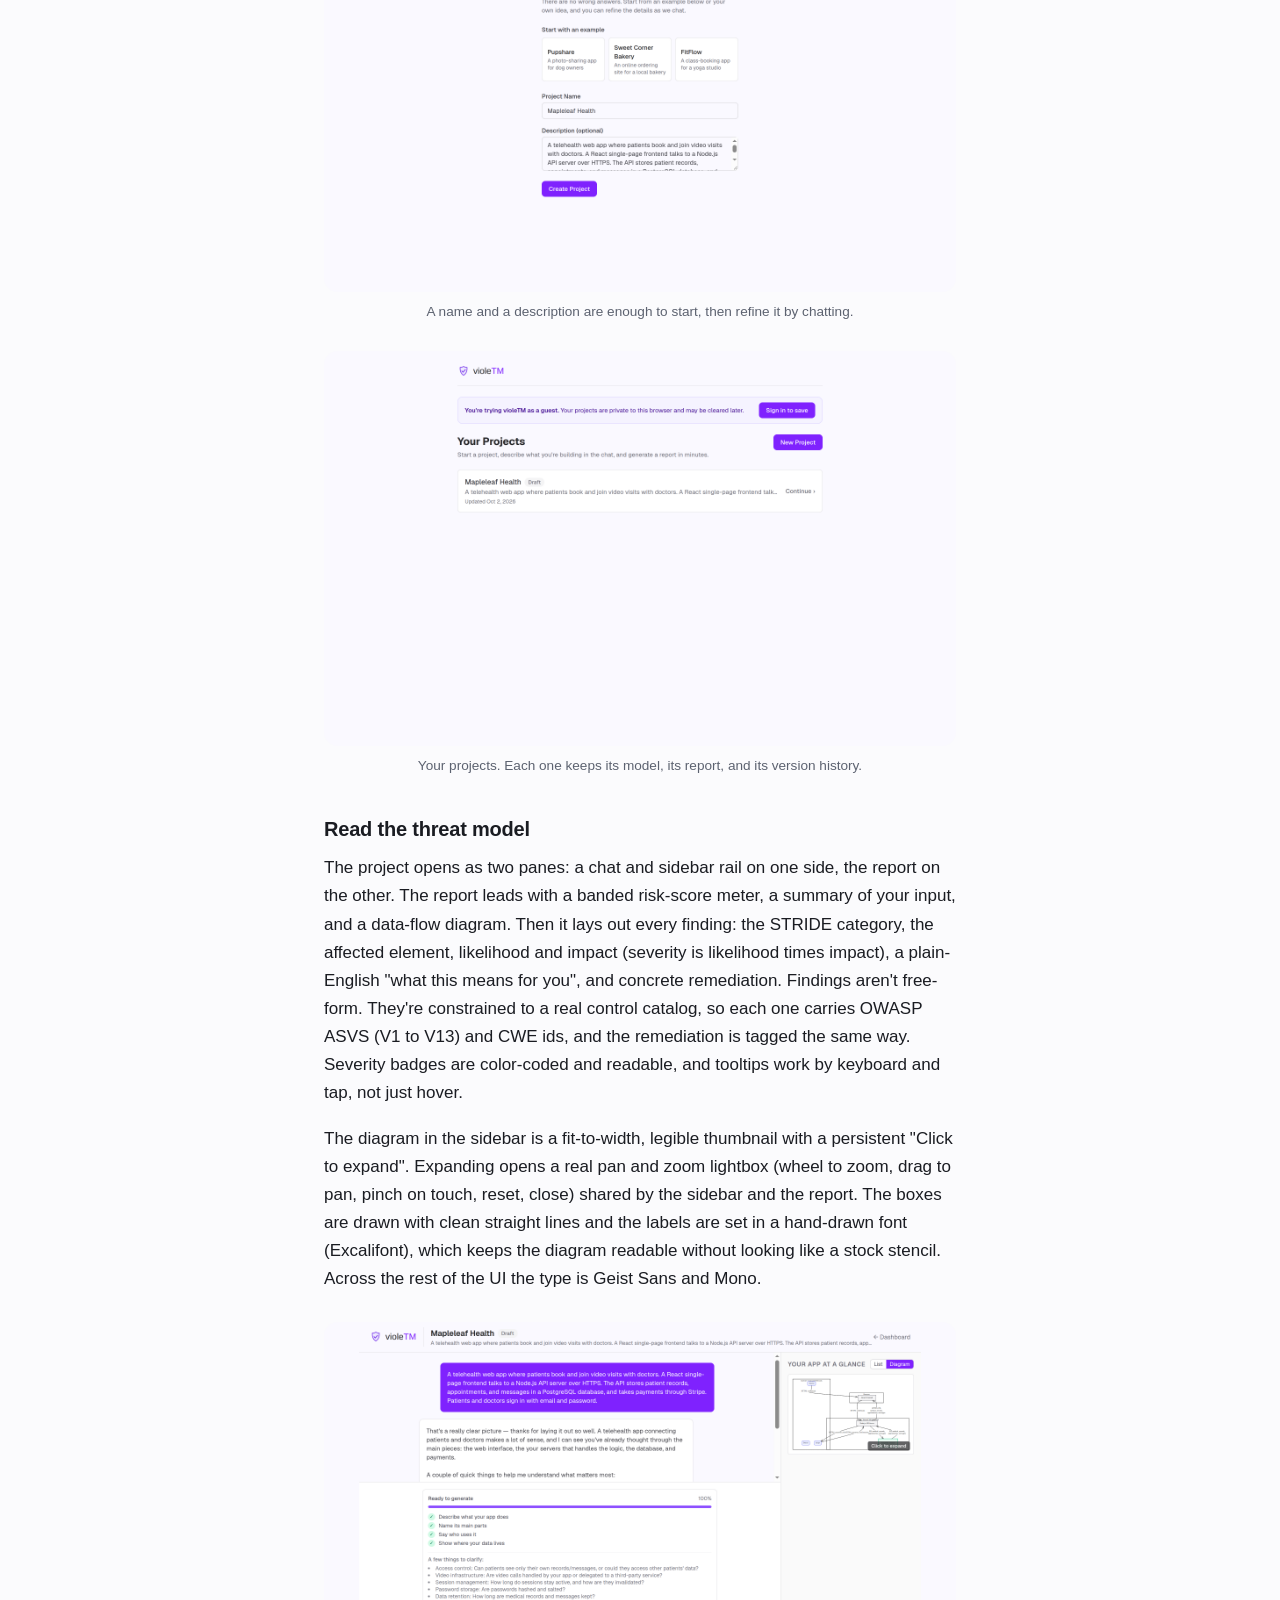
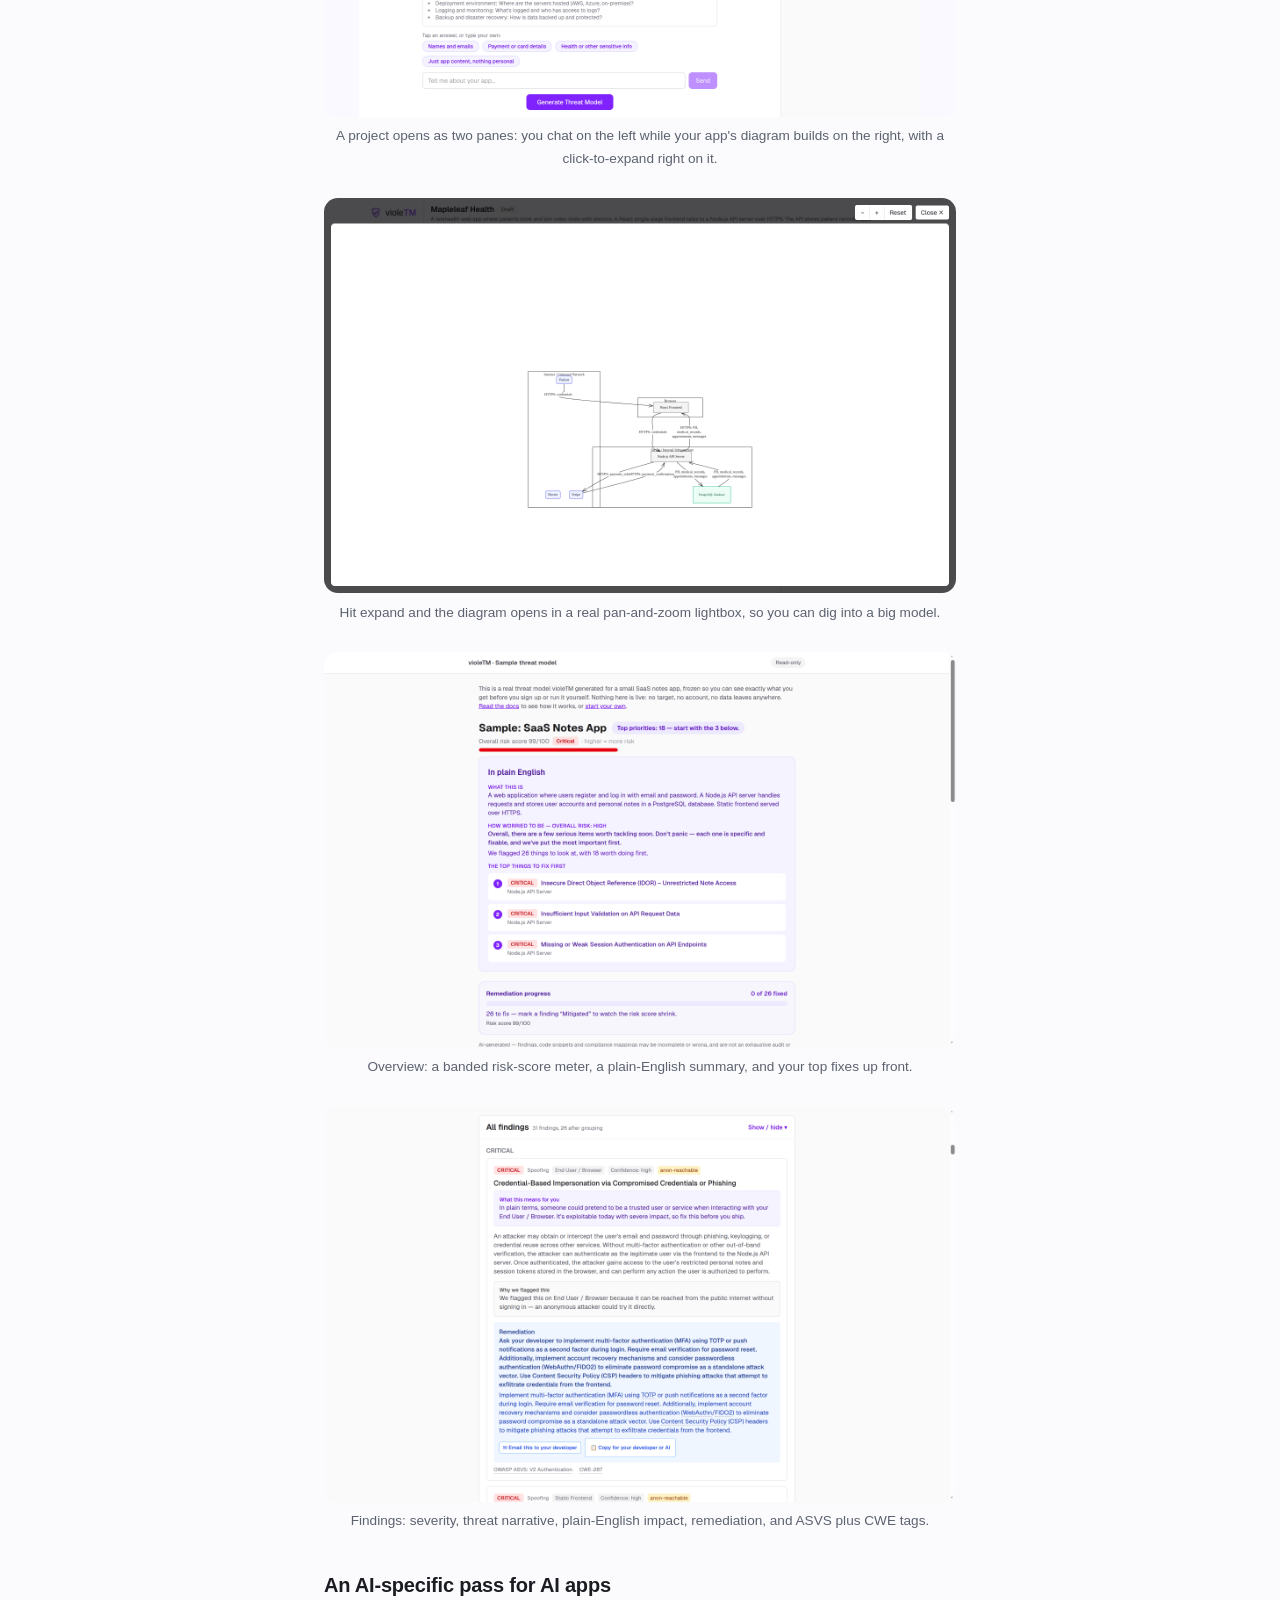
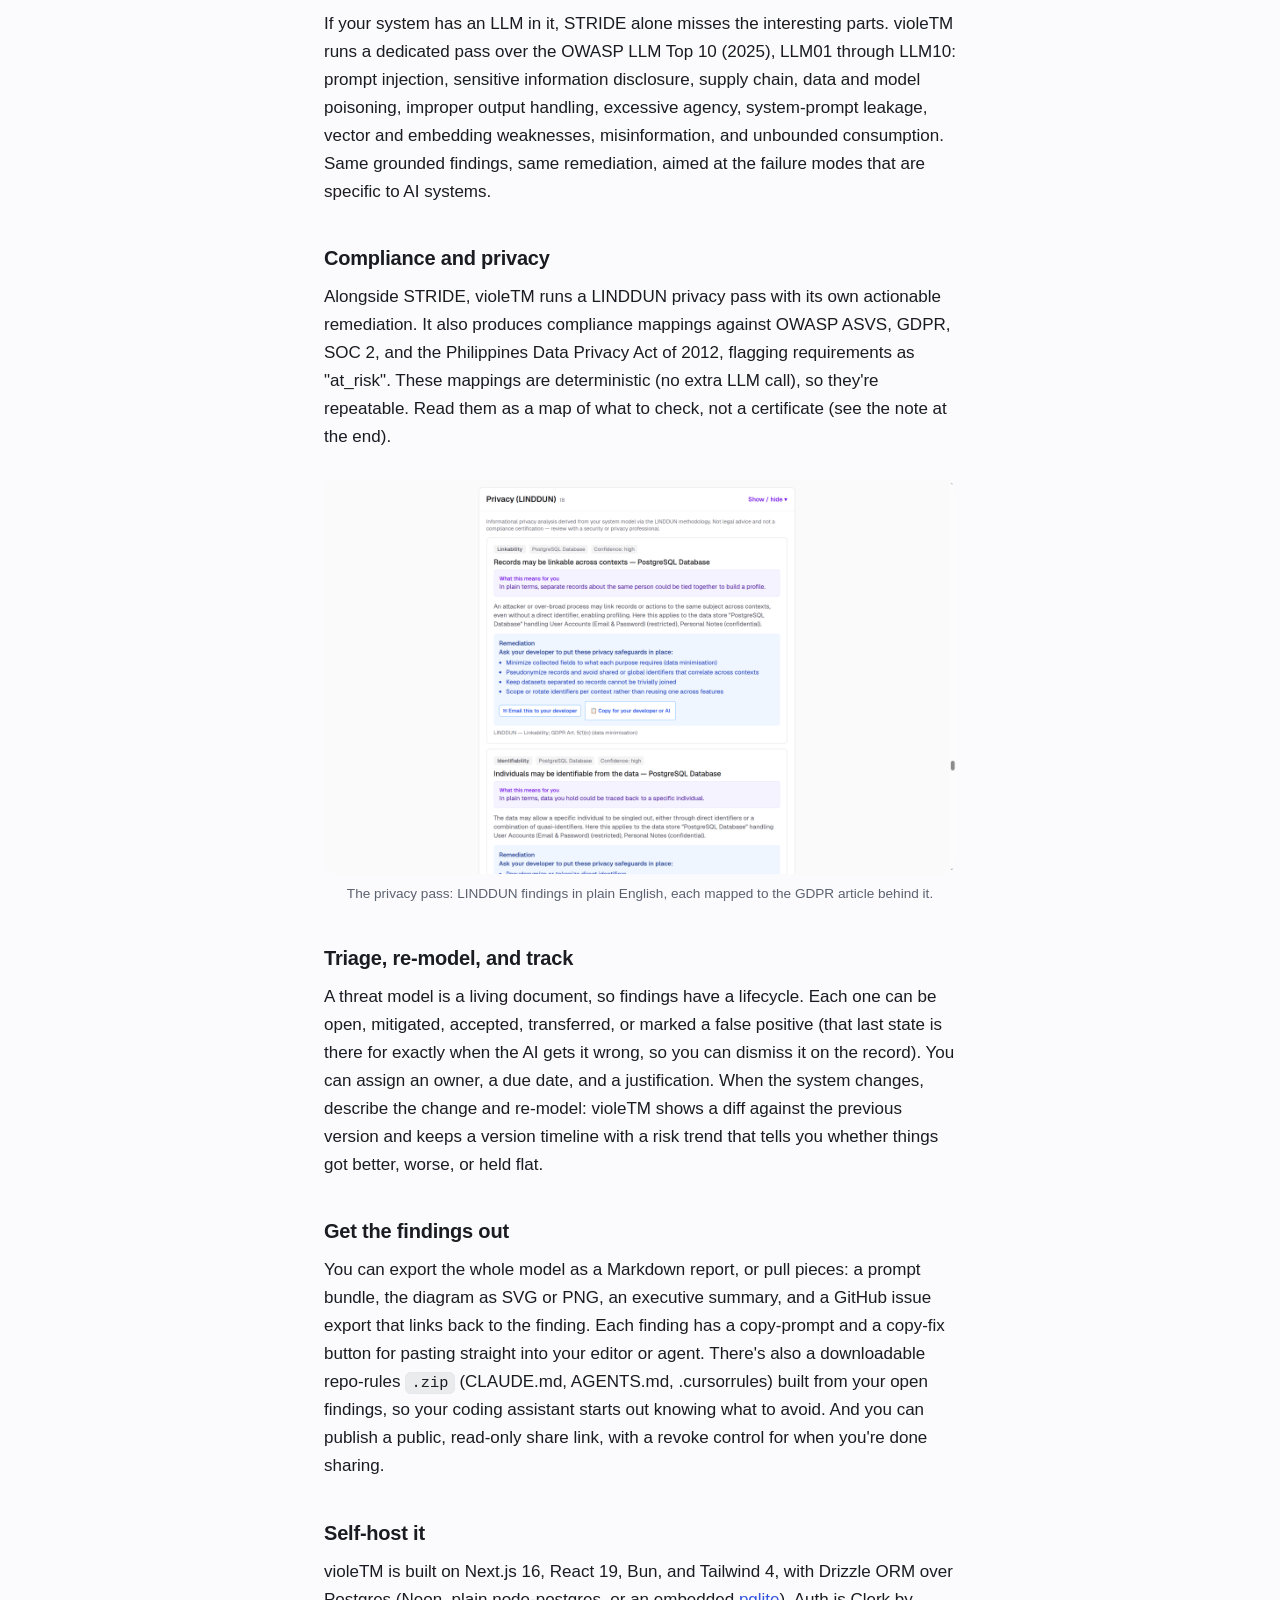
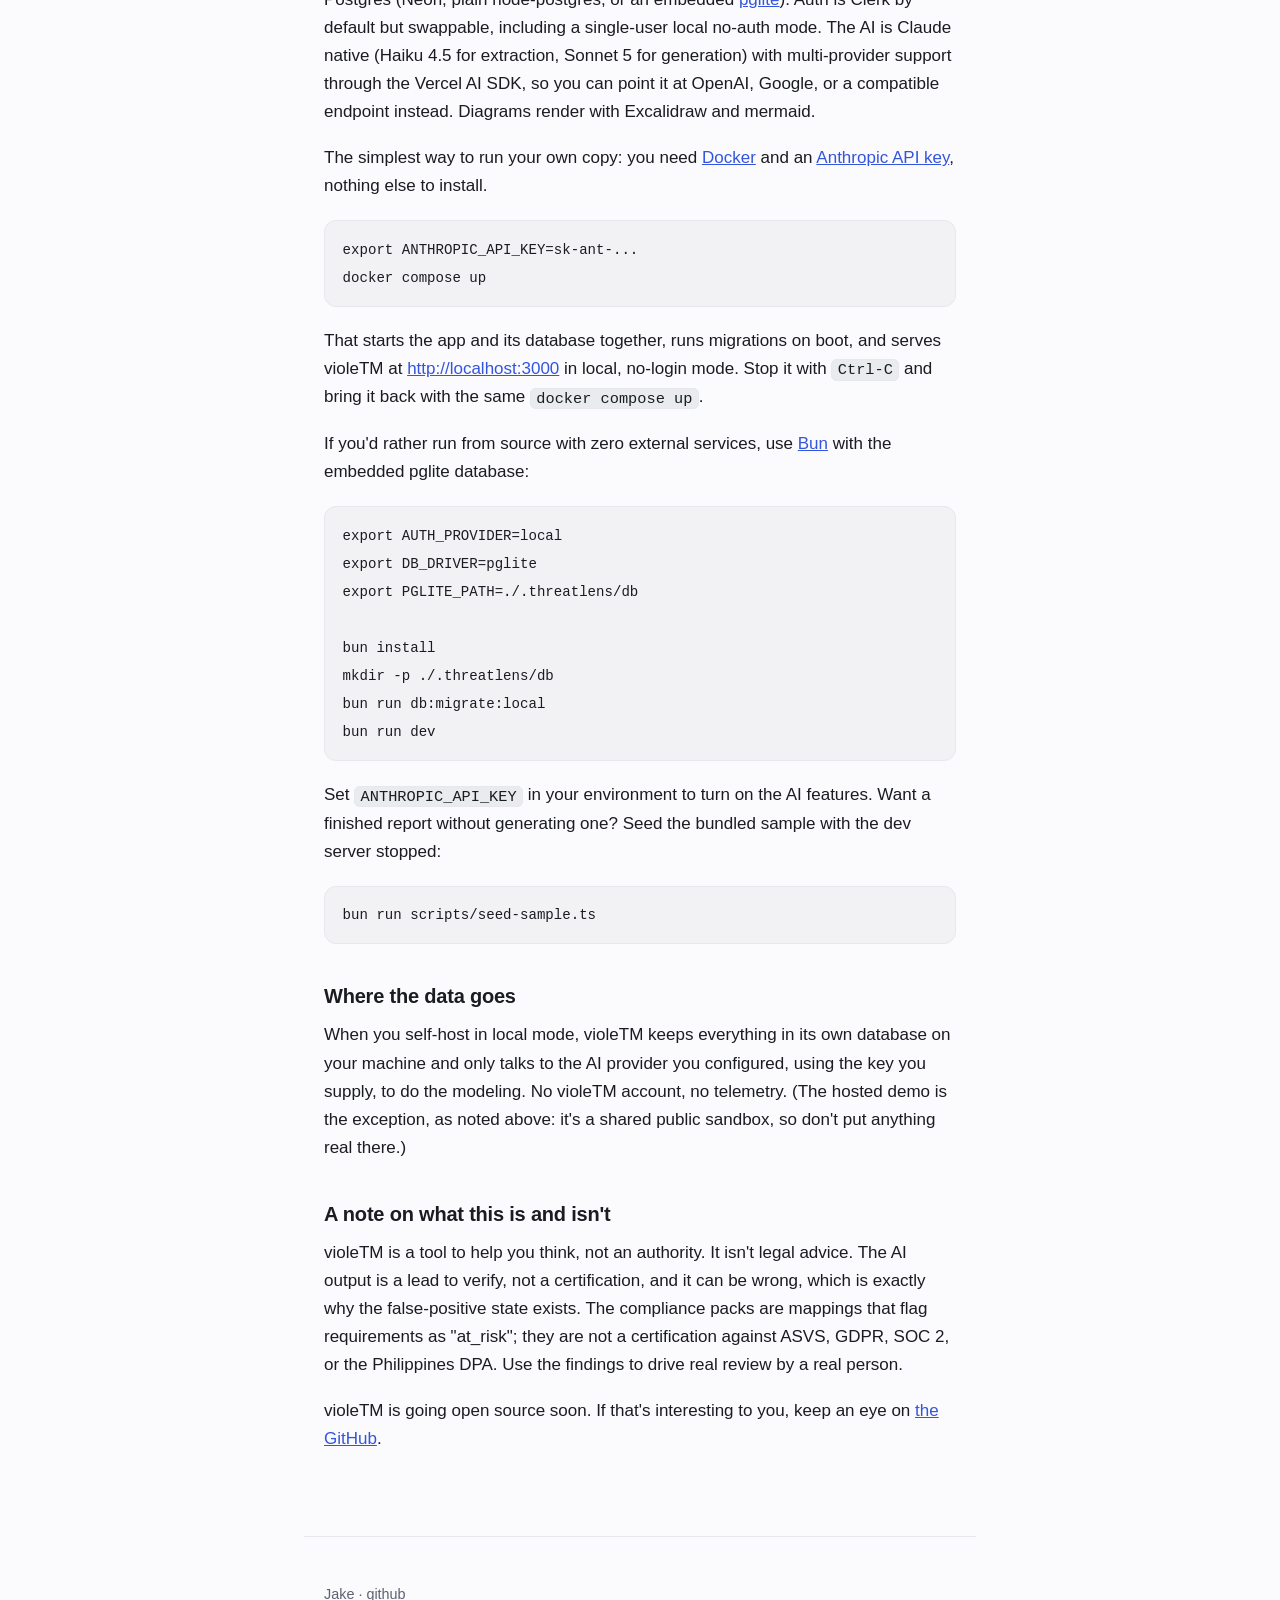
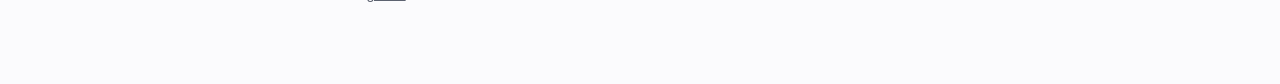
==== commit 08f05d9f: "docs(violetm): refresh screenshots to the current two-pane UI Reshot every screenshot against the li" ====
--- a/violetm.html
+++ b/violetm.html
@@ -71,8 +71,18 @@
   looking like a stock stencil. Across the rest of the UI the type is Geist Sans and Mono.</p>
 
   <figure>
-    <img src="/img/violetm/05-report-overview.png" alt="violeTM threat model overview: risk score, input summary, system diagram">
-    <figcaption>Overview: a banded risk-score meter, input summary, and the data-flow diagram.</figcaption>
+    <img src="/img/violetm/04-project.png" alt="violeTM project view: chat on the left, the app's data-flow diagram in the sidebar with a click-to-expand affordance">
+    <figcaption>A project opens as two panes: you chat on the left while your app's diagram builds on the right, with a click-to-expand right on it.</figcaption>
+  </figure>
+
+  <figure>
+    <img src="/img/violetm/08-lightbox.png" alt="violeTM data-flow diagram opened in a pan and zoom lightbox">
+    <figcaption>Hit expand and the diagram opens in a real pan-and-zoom lightbox, so you can dig into a big model.</figcaption>
+  </figure>
+
+  <figure>
+    <img src="/img/violetm/05-report-overview.png" alt="violeTM threat model overview: a banded risk score and a plain-English summary with the top fixes first">
+    <figcaption>Overview: a banded risk-score meter, a plain-English summary, and your top fixes up front.</figcaption>
   </figure>
 
   <figure>
@@ -96,8 +106,8 @@
   at the end).</p>
 
   <figure>
-    <img src="/img/violetm/07-compliance.png" alt="violeTM compliance mapping: OWASP ASVS coverage and LINDDUN privacy cards">
-    <figcaption>Compliance view: ASVS, GDPR, SOC 2 and Philippines DPA mappings, plus LINDDUN privacy findings.</figcaption>
+    <img src="/img/violetm/07-compliance.png" alt="violeTM privacy pass: LINDDUN findings in plain English, each mapped to a GDPR article">
+    <figcaption>The privacy pass: LINDDUN findings in plain English, each mapped to the GDPR article behind it.</figcaption>
   </figure>
 
   <h2>Triage, re-model, and track</h2>
